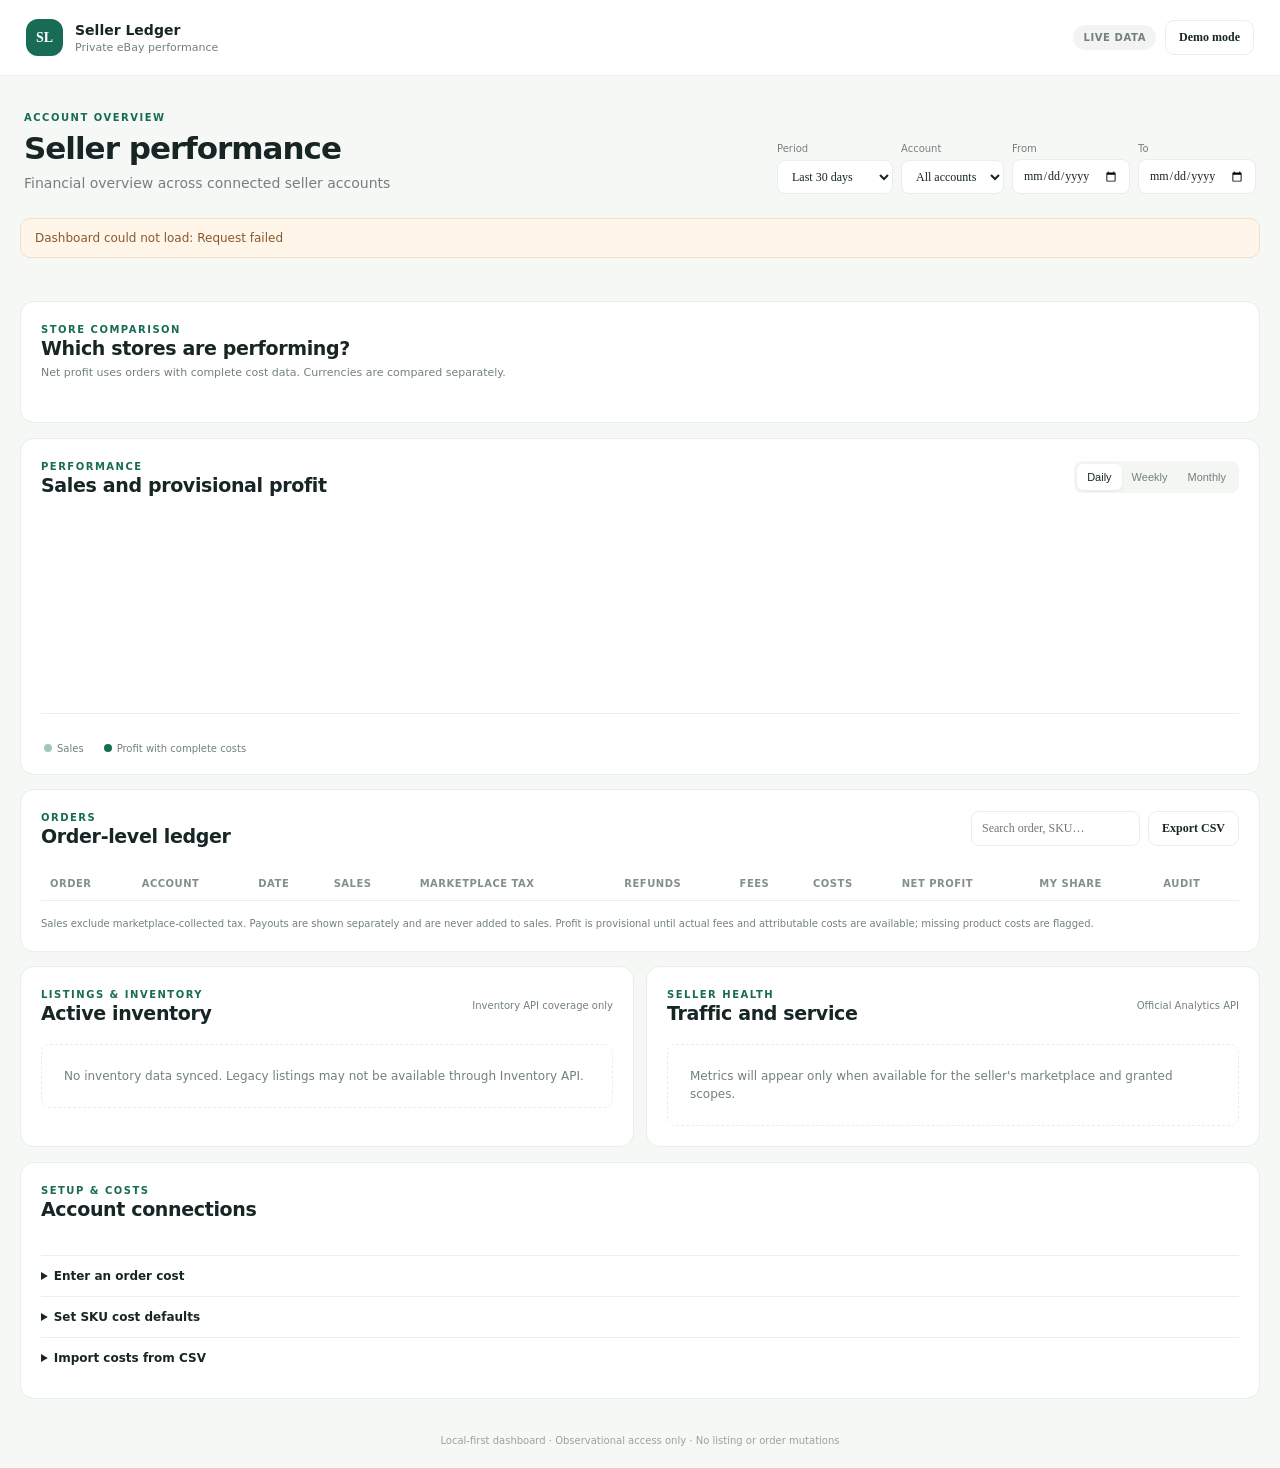
==== templates/index.html @ 6ecbacf0 "Add private eBay seller dashboard" ====
<!doctype html><html lang="en"><head><meta charset="utf-8"><meta name="viewport" content="width=device-width,initial-scale=1"><title>Seller Ledger</title><link rel="stylesheet" href="/static/app.css"></head><body>
<main id="app"><header><div class="brand"><div class="brand-mark">SL</div><div><b>Seller Ledger</b><span>Private eBay performance</span></div></div><div class="header-actions"><span id="mode" class="mode-pill">LIVE DATA</span><button id="demo-toggle" class="button">Demo mode</button></div></header>
<section class="welcome"><div><p class="eyebrow">ACCOUNT OVERVIEW</p><h1>Seller performance</h1><p id="range-caption">Financial overview across connected seller accounts</p></div><div class="filters"><label>Period<select id="period"><option value="30">Last 30 days</option><option value="90">Last 90 days</option><option value="365">Last 12 months</option><option value="all">All available</option></select></label><label>Account<select id="account-filter"><option value="all">All accounts</option></select></label><label>From<input id="from" type="date"></label><label>To<input id="to" type="date"></label></div></section>
<div id="notice" class="notice" hidden></div><div id="account-editor" class="modal-backdrop" hidden><form id="account-form" class="modal-card"><div class="panel-head"><div><p class="eyebrow">ACCOUNT SETTINGS</p><h2>Edit account</h2></div><button type="button" class="button" id="cancel-account-edit">Close</button></div><input type="hidden" name="id"><label>Store name<input name="name" maxlength="80" required></label><label>Profit share (%)<input name="share" type="number" min="0" max="100" step="0.01" required></label><label>Marketplace<select name="marketplace"><option>EBAY_GB</option><option>EBAY_US</option><option>EBAY_CA</option><option>EBAY_AU</option><option>EBAY_DE</option><option>EBAY_FR</option><option>EBAY_IT</option><option>EBAY_ES</option></select></label><label>Loss sharing<select name="loss_sharing"><option value="0">My share does not include losses</option><option value="1">My share includes losses</option></select></label><div class="modal-actions"><button type="button" class="button" id="cancel-account-edit-bottom">Cancel</button><button type="submit" class="primary">Save account</button></div></form></div><section id="account-cards" class="account-grid"></section>
<section class="stats-grid" id="stats"></section>
<section class="panel store-comparison"><div class="panel-head"><div><p class="eyebrow">STORE COMPARISON</p><h2>Which stores are performing?</h2><p class="comparison-note">Net profit uses orders with complete cost data. Currencies are compared separately.</p></div></div><div id="store-comparison-content"></div></section>
<section class="panel"><div class="panel-head"><div><p class="eyebrow">PERFORMANCE</p><h2>Sales and provisional profit</h2></div><div class="segmented"><button class="active" data-grain="day">Daily</button><button data-grain="week">Weekly</button><button data-grain="month">Monthly</button></div></div><div class="chart" id="chart"></div><div class="chart-legend"><span><i class="sales-dot"></i>Sales</span><span><i class="profit-dot"></i>Profit with complete costs</span></div></section>
<section class="panel"><div class="panel-head"><div><p class="eyebrow">ORDERS</p><h2>Order-level ledger</h2></div><div class="table-actions"><input id="search" placeholder="Search order, SKU…"><a class="button" href="/api/export/profit.csv">Export CSV</a></div></div><div class="table-wrap"><table><thead><tr><th>Order</th><th>Account</th><th>Date</th><th>Sales</th><th>Marketplace tax</th><th>Refunds</th><th>Fees</th><th>Costs</th><th>Net profit</th><th>My share</th><th>Audit</th></tr></thead><tbody id="orders"></tbody></table></div><p class="footnote">Sales exclude marketplace-collected tax. Payouts are shown separately and are never added to sales. Profit is provisional until actual fees and attributable costs are available; missing product costs are flagged.</p></section>
<section class="lower-grid"><div class="panel"><div class="panel-head"><div><p class="eyebrow">LISTINGS & INVENTORY</p><h2>Active inventory</h2></div><span class="muted">Inventory API coverage only</span></div><div id="listings" class="empty-state">No inventory data synced. Legacy listings may not be available through Inventory API.</div></div><div class="panel"><div class="panel-head"><div><p class="eyebrow">SELLER HEALTH</p><h2>Traffic and service</h2></div><span class="muted">Official Analytics API</span></div><div id="metrics" class="empty-state">Metrics will appear only when available for the seller's marketplace and granted scopes.</div></div></section>
<section class="panel"><div class="panel-head"><div><p class="eyebrow">SETUP & COSTS</p><h2>Account connections</h2></div></div><div id="connections" class="connection-list"></div><details><summary>Enter an order cost</summary><form id="cost-form" class="inline-form"><select name="account_id" required></select><input name="order_id" placeholder="Order ID (optional if SKU)"><input name="sku" placeholder="SKU (optional)"><select name="kind"><option value="product">Product cost</option><option value="fulfilment">Fulfilment / shipping</option><option value="other">Other attributable cost</option></select><input name="amount" type="number" min="0" step="0.01" placeholder="Amount" required><input name="currency" value="GBP" maxlength="3" required><input name="note" placeholder="Note / source"><button class="primary">Save cost</button></form></details><details><summary>Set SKU cost defaults</summary><form id="default-form" class="inline-form"><select name="account_id" required></select><input name="sku" placeholder="SKU" required><input name="product_cost" type="number" min="0" step="0.01" placeholder="Product cost / unit"><input name="fulfilment_cost" type="number" min="0" step="0.01" placeholder="Shipping / unit"><input name="currency" value="GBP" maxlength="3"><button class="primary">Save default</button></form></details><details><summary>Import costs from CSV</summary><p class="muted">Columns: account_id, order_id, sku, kind, amount, currency, note</p><form id="import-form"><input name="file" type="file" accept=".csv" required><button class="primary">Import CSV</button></form></details></section>
<footer>Local-first dashboard · Observational access only · No listing or order mutations</footer></main><script src="/static/app.js"></script></body></html>
---- static/app.css ----
:root{--ink:#172624;--muted:#73817e;--line:#e8eeeb;--green:#186b55;--mint:#e6f3ed;--bg:#f6f8f6;--orange:#bd6d36;--red:#b64e47;--white:#fff}*{box-sizing:border-box}body{margin:0;background:var(--bg);color:var(--ink);font:14px system-ui,-apple-system,BlinkMacSystemFont,'Segoe UI',sans-serif}h1,h2,b{font-family:system-ui,-apple-system,BlinkMacSystemFont,'Segoe UI',sans-serif}h1{font-size:31px;letter-spacing:-1px;margin:5px 0 7px}h2{font-size:19px;letter-spacing:-.35px;margin:0}p{color:var(--muted);line-height:1.5;margin:0}.eyebrow{font-size:10px;letter-spacing:1.5px;font-weight:700;color:var(--green)}header{height:76px;background:#fff;border-bottom:1px solid var(--line);display:flex;align-items:center;justify-content:space-between;padding:0 max(calc((100vw - 1240px)/2),26px)}.brand{display:flex;gap:12px;align-items:center}.brand>div:last-child{display:grid;gap:3px}.brand span{font-size:11px;color:var(--muted)}.brand-mark{width:37px;height:37px;border-radius:12px;background:var(--green);color:#fff;display:grid;place-items:center;font-family:Manrope;font-weight:800}.header-actions{display:flex;gap:9px;align-items:center}.mode-pill,.pill{font-size:10px;font-weight:700;letter-spacing:.6px;padding:7px 10px;border-radius:30px;background:#f2f3f2;color:#73817e}.mode-pill.demo{background:#fff0e3;color:#aa5725}.button,.primary{border:1px solid var(--line);border-radius:9px;background:white;color:var(--ink);padding:9px 13px;font:600 12px 'DM Sans';text-decoration:none;cursor:pointer}.primary{background:var(--green);color:#fff;border-color:var(--green)}.welcome{max-width:1240px;margin:34px auto 24px;display:flex;justify-content:space-between;align-items:end;padding:0 4px}.filters{display:flex;gap:8px;flex-wrap:wrap}.filters label{font-size:10px;color:var(--muted);display:grid;gap:5px}.filters select,.filters input{border:1px solid var(--line);background:white;border-radius:8px;padding:8px 10px;color:var(--ink);font:12px 'DM Sans'}.account-grid,.stats-grid,.lower-grid{max-width:1240px;margin:0 auto 15px;display:grid;gap:12px}.account-grid{grid-template-columns:repeat(4,1fr)}.account-card,.panel,.stat{background:#fff;border:1px solid var(--line);border-radius:14px}.account-card{padding:17px}.account-title{display:flex;justify-content:space-between;align-items:center}.account-title strong{font:700 13px system-ui}.account-card .amount{font:700 23px system-ui;margin:16px 0 3px}.account-card small{color:var(--muted)}.account-meta{border-top:1px solid var(--line);padding-top:11px;margin-top:13px;display:flex;justify-content:space-between;color:var(--muted);font-size:11px}.stats-grid{grid-template-columns:repeat(6,1fr);margin-top:13px}.stat{padding:15px}.stat-label{color:var(--muted);font-size:11px}.stat-value{font:700 19px system-ui;margin-top:10px}.stat-sub{font-size:10px;color:var(--muted);margin-top:4px}.panel{max-width:1240px;margin:14px auto;padding:20px}.panel-head{display:flex;align-items:center;justify-content:space-between;margin-bottom:20px}.segmented{background:#f3f6f3;padding:3px;border-radius:8px;display:flex}.segmented button{border:0;background:none;padding:7px 10px;border-radius:6px;color:var(--muted);font-size:11px;cursor:pointer}.segmented button.active{background:#fff;color:var(--ink);box-shadow:0 1px 3px #0001}.chart{height:198px;display:flex;gap:5px;align-items:end;border-bottom:1px solid var(--line);padding:16px 10px 0;overflow:hidden}.bar-group{flex:1;min-width:12px;height:100%;display:flex;align-items:end;justify-content:center;gap:3px;position:relative}.bar{width:min(40%,20px);min-width:5px;border-radius:4px 4px 0 0;background:#9dc9b5}.bar.profit{background:var(--green)}.bar-label{position:absolute;bottom:-19px;font-size:9px;color:var(--muted);white-space:nowrap}.chart-legend{display:flex;gap:20px;margin:29px 0 0 3px;color:var(--muted);font-size:10px}.chart-legend i{display:inline-block;width:8px;height:8px;background:#9dc9b5;border-radius:50%;margin-right:5px}.chart-legend .profit-dot{background:var(--green)}.table-actions{display:flex;gap:8px}.table-actions input,.inline-form input,.inline-form select,form input{border:1px solid var(--line);border-radius:8px;padding:9px 10px;font:12px 'DM Sans';min-width:0}.table-wrap{overflow:auto}table{border-collapse:collapse;width:100%;white-space:nowrap}th{text-align:left;color:#82908b;font-weight:600;font-size:10px;text-transform:uppercase;letter-spacing:.5px;padding:11px 9px;border-bottom:1px solid var(--line)}td{padding:12px 9px;border-bottom:1px solid #f0f3f1;font-size:11px}td strong{font-size:11px}.missing{color:var(--red);font-weight:700}.provisional{color:var(--orange);font-size:10px}.footnote,.muted{font-size:10px;color:var(--muted)}.footnote{margin:15px 0 0}.lower-grid{grid-template-columns:1fr 1fr}.lower-grid .panel{width:100%;margin:0}.empty-state{border:1px dashed var(--line);border-radius:9px;padding:22px;color:var(--muted);font-size:12px;line-height:1.5}.connection-list{display:grid;gap:9px;margin-bottom:15px}.connection{display:flex;align-items:center;justify-content:space-between;gap:12px;padding:12px;background:#fafcfb;border:1px solid var(--line);border-radius:9px}.connection-name{font-weight:700}.connection-state{font-size:10px;color:var(--muted);margin-top:4px}.connection-actions{display:flex;gap:6px;align-items:center}.connection-actions .button,.connection-actions .primary{padding:7px 9px;font-size:10px}.error{color:var(--red);font-size:11px;margin-top:8px}.ok{color:var(--green)}details{border-top:1px solid var(--line);padding:13px 0}summary{cursor:pointer;font-weight:600;font-size:12px}.inline-form{display:flex;flex-wrap:wrap;gap:8px;margin-top:12px}.inline-form input,.inline-form select{flex:1;min-width:120px}.notice{max-width:1240px;margin:0 auto 13px;padding:12px 14px;background:#fff5e9;color:#87582e;border:1px solid #f1dfc6;border-radius:10px;font-size:12px}.notice[hidden]{display:none}footer{text-align:center;padding:22px;color:#98a39f;font-size:10px}.login-wrap{min-height:100vh;display:grid;place-items:center;background:radial-gradient(ellipse at 50% 15%,#e4f2eb 0,transparent 46%),var(--bg)}.login{width:min(390px,calc(100% - 32px));padding:32px;background:#fff;border:1px solid var(--line);border-radius:18px;box-shadow:0 15px 45px #122b2110;display:grid;gap:13px}.login h1{margin:0}.login label{display:grid;gap:7px;font-size:11px;font-weight:600}.login input{width:100%}.text-button{border:0;background:none;color:var(--green);font-weight:600;cursor:pointer}.login .brand-mark{margin-bottom:2px}
@media(max-width:900px){.welcome{display:block;padding:0 18px}.filters{margin-top:18px}.account-grid,.stats-grid,.lower-grid{margin-left:14px;margin-right:14px}.account-grid{grid-template-columns:repeat(2,1fr)}.stats-grid{grid-template-columns:repeat(3,1fr)}.panel{margin:12px 14px}.welcome{margin-top:25px}}@media(max-width:560px){header{padding:0 14px;height:66px}.brand span,.header-actions #demo-toggle{display:inline-flex}.header-actions{gap:6px}.mode-pill{font-size:8px}.welcome{margin-top:22px}.welcome h1{font-size:26px}.filters{display:grid;grid-template-columns:repeat(2,1fr)}.filters label select,.filters label input{width:100%}.account-grid{gap:8px}.account-card{padding:13px}.account-card .amount{font-size:18px}.stats-grid{grid-template-columns:repeat(2,1fr);gap:8px}.stat{padding:13px}.stat-value{font-size:17px}.panel{padding:15px}.panel-head{align-items:flex-start;gap:12px;flex-wrap:wrap}.lower-grid{grid-template-columns:1fr}.table-actions{width:100%}.table-actions input{flex:1}.chart{height:160px}.connection{align-items:flex-start}.connection-actions{flex-wrap:wrap;justify-content:end}.inline-form input,.inline-form select{min-width:calc(50% - 8px)}}
.modal-backdrop{position:fixed;inset:0;z-index:20;background:#10251f77;display:grid;place-items:center;padding:18px}.modal-backdrop[hidden]{display:none}.modal-card{width:min(460px,100%);padding:22px;background:#fff;border:1px solid var(--line);border-radius:16px;box-shadow:0 20px 70px #10251f33;display:grid;gap:13px}.modal-card label{display:grid;gap:6px;color:var(--muted);font-size:11px;font-weight:600}.modal-card input,.modal-card select{width:100%;border:1px solid var(--line);border-radius:8px;padding:10px;font:13px system-ui,-apple-system,BlinkMacSystemFont,'Segoe UI',sans-serif;color:var(--ink);background:#fff}.modal-actions{display:flex;justify-content:flex-end;gap:8px;margin-top:4px}
.stock-intro{font-size:11px;color:var(--muted);margin-bottom:12px}.inventory-row{display:flex;justify-content:space-between;align-items:center;gap:12px;border:1px solid var(--line);border-radius:10px;padding:12px;margin-top:8px}.inventory-info{display:grid;gap:5px;min-width:0}.inventory-info b{font-size:12px;overflow-wrap:anywhere}.inventory-info span{font-size:10px;color:var(--muted)}.stock-low{display:inline-block;margin-left:8px;padding:4px 7px;border-radius:20px;background:#fff0e9;color:var(--red);font-style:normal;font-weight:800;font-size:9px;letter-spacing:.4px}.stock-rule-form{display:flex;align-items:end;gap:7px;flex-shrink:0}.stock-rule-form label{display:grid;gap:4px;font-size:9px;color:var(--muted)}.stock-rule-form input{width:75px;padding:7px;border:1px solid var(--line);border-radius:7px;font:12px system-ui}.stock-rule-form button{padding:7px 9px;font-size:10px}@media(max-width:560px){.inventory-row{align-items:flex-start;flex-direction:column}.stock-rule-form{width:100%;justify-content:flex-end}}
.store-comparison{max-width:1240px;margin:0 auto 15px}.comparison-note{font-size:11px;margin-top:6px}.currency-comparison{margin-top:18px}.comparison-currency{font-size:12px;font-weight:800;color:var(--green);margin-bottom:8px}.comparison-currency small{font-weight:500;color:var(--muted)}.comparison-table{overflow-x:auto}.comparison-head,.comparison-row{display:grid;grid-template-columns:minmax(130px,1.3fr) minmax(180px,2fr) minmax(70px,.65fr) minmax(100px,1fr) minmax(105px,.9fr);gap:12px;align-items:center;min-width:650px}.comparison-head{padding:8px 10px;color:var(--muted);font-size:9px;font-weight:700;text-transform:uppercase;letter-spacing:.6px}.comparison-row{padding:10px;border-top:1px solid var(--line);font-size:11px}.comparison-store{display:grid;gap:5px}.comparison-store b{font-size:12px}.performance-state{width:max-content;border-radius:20px;padding:3px 7px;font-size:9px;font-weight:700}.performance-state.good{background:#e6f3ed;color:#186b55}.performance-state.bad{background:#fff0e9;color:#b64e47}.performance-state.partial{background:#fff4dc;color:#92651d}.performance-state.unknown{background:#f2f3f2;color:#73817e}.comparison-profit{display:grid;grid-template-columns:minmax(55px,1fr) auto;gap:9px;align-items:center}.profit-track{height:8px;background:#f1f4f2;border-radius:10px;overflow:hidden}.profit-track i{display:block;height:100%;background:#26866a;border-radius:10px}.profit-track i.negative{background:#c85d55}.comparison-row>span{font-variant-numeric:tabular-nums}.comparison-row>span small{color:var(--orange);font-size:9px}@media(max-width:560px){.store-comparison{margin:0 12px 14px}.comparison-note{max-width:280px}}
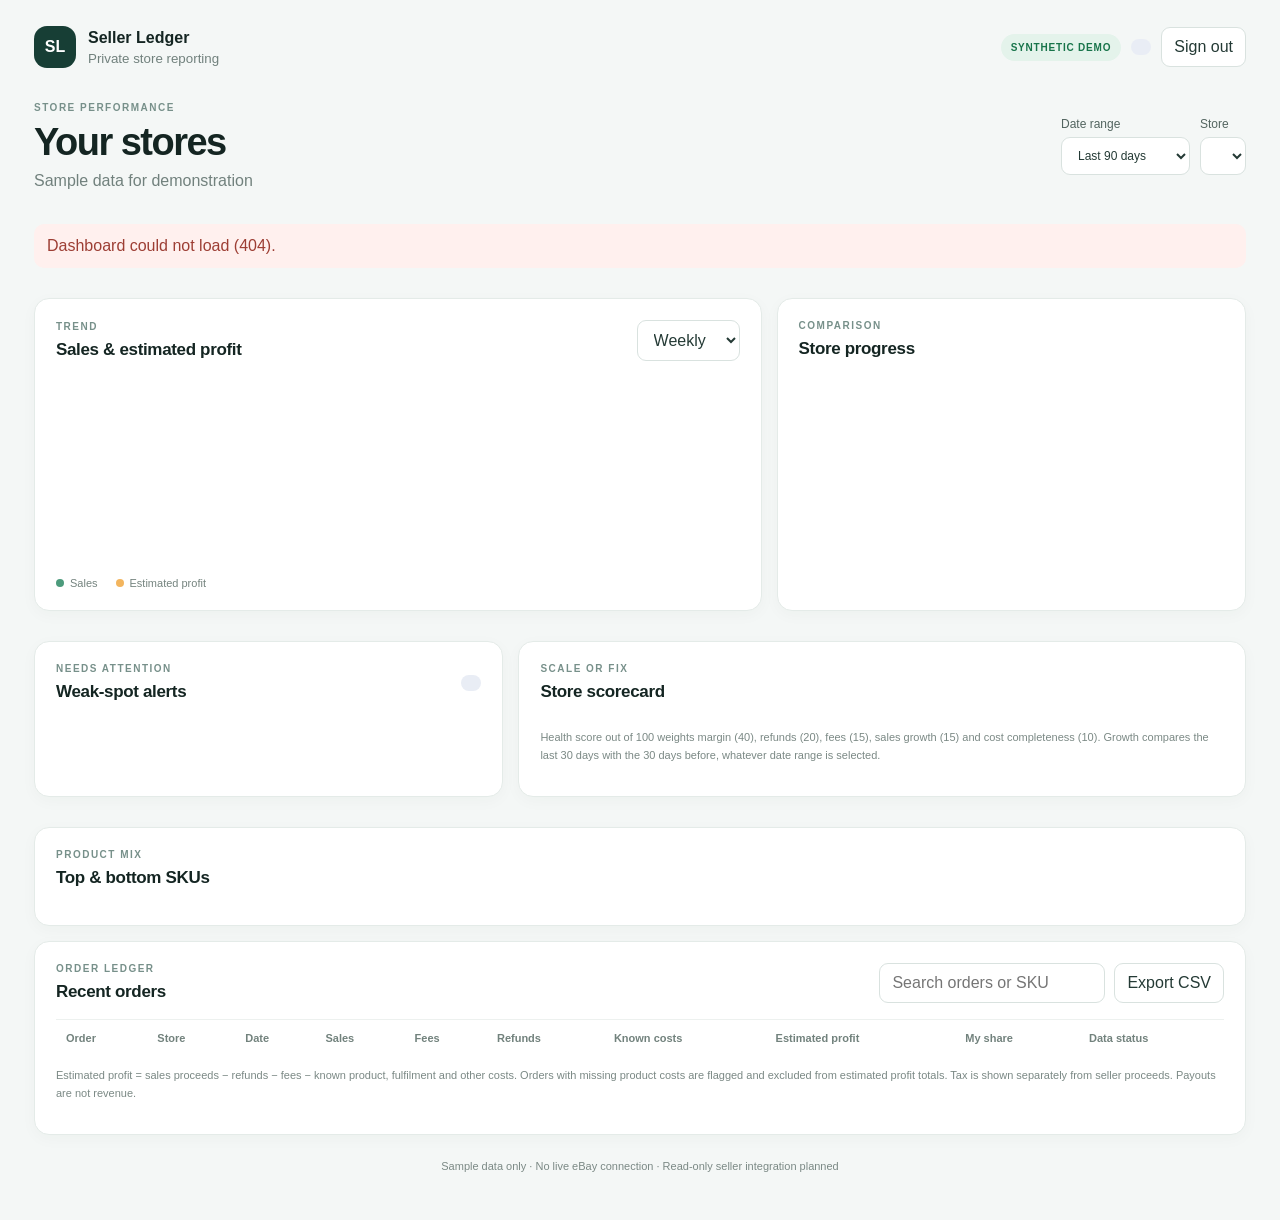
==== commit db48d1a6: "Add demo roles, login, and store health insights - Manager/client demo login with per-store access, " ====
--- a/templates/index.html
+++ b/templates/index.html
@@ -1,11 +1 @@
-<!doctype html><html lang="en"><head><meta charset="utf-8"><meta name="viewport" content="width=device-width,initial-scale=1"><title>Seller Ledger</title><link rel="stylesheet" href="/static/app.css"></head><body>
-<main id="app"><header><div class="brand"><div class="brand-mark">SL</div><div><b>Seller Ledger</b><span>Private eBay performance</span></div></div><div class="header-actions"><span id="mode" class="mode-pill">LIVE DATA</span><button id="demo-toggle" class="button">Demo mode</button></div></header>
-<section class="welcome"><div><p class="eyebrow">ACCOUNT OVERVIEW</p><h1>Seller performance</h1><p id="range-caption">Financial overview across connected seller accounts</p></div><div class="filters"><label>Period<select id="period"><option value="30">Last 30 days</option><option value="90">Last 90 days</option><option value="365">Last 12 months</option><option value="all">All available</option></select></label><label>Account<select id="account-filter"><option value="all">All accounts</option></select></label><label>From<input id="from" type="date"></label><label>To<input id="to" type="date"></label></div></section>
-<div id="notice" class="notice" hidden></div><div id="account-editor" class="modal-backdrop" hidden><form id="account-form" class="modal-card"><div class="panel-head"><div><p class="eyebrow">ACCOUNT SETTINGS</p><h2>Edit account</h2></div><button type="button" class="button" id="cancel-account-edit">Close</button></div><input type="hidden" name="id"><label>Store name<input name="name" maxlength="80" required></label><label>Profit share (%)<input name="share" type="number" min="0" max="100" step="0.01" required></label><label>Marketplace<select name="marketplace"><option>EBAY_GB</option><option>EBAY_US</option><option>EBAY_CA</option><option>EBAY_AU</option><option>EBAY_DE</option><option>EBAY_FR</option><option>EBAY_IT</option><option>EBAY_ES</option></select></label><label>Loss sharing<select name="loss_sharing"><option value="0">My share does not include losses</option><option value="1">My share includes losses</option></select></label><div class="modal-actions"><button type="button" class="button" id="cancel-account-edit-bottom">Cancel</button><button type="submit" class="primary">Save account</button></div></form></div><section id="account-cards" class="account-grid"></section>
-<section class="stats-grid" id="stats"></section>
-<section class="panel store-comparison"><div class="panel-head"><div><p class="eyebrow">STORE COMPARISON</p><h2>Which stores are performing?</h2><p class="comparison-note">Net profit uses orders with complete cost data. Currencies are compared separately.</p></div></div><div id="store-comparison-content"></div></section>
-<section class="panel"><div class="panel-head"><div><p class="eyebrow">PERFORMANCE</p><h2>Sales and provisional profit</h2></div><div class="segmented"><button class="active" data-grain="day">Daily</button><button data-grain="week">Weekly</button><button data-grain="month">Monthly</button></div></div><div class="chart" id="chart"></div><div class="chart-legend"><span><i class="sales-dot"></i>Sales</span><span><i class="profit-dot"></i>Profit with complete costs</span></div></section>
-<section class="panel"><div class="panel-head"><div><p class="eyebrow">ORDERS</p><h2>Order-level ledger</h2></div><div class="table-actions"><input id="search" placeholder="Search order, SKU…"><a class="button" href="/api/export/profit.csv">Export CSV</a></div></div><div class="table-wrap"><table><thead><tr><th>Order</th><th>Account</th><th>Date</th><th>Sales</th><th>Marketplace tax</th><th>Refunds</th><th>Fees</th><th>Costs</th><th>Net profit</th><th>My share</th><th>Audit</th></tr></thead><tbody id="orders"></tbody></table></div><p class="footnote">Sales exclude marketplace-collected tax. Payouts are shown separately and are never added to sales. Profit is provisional until actual fees and attributable costs are available; missing product costs are flagged.</p></section>
-<section class="lower-grid"><div class="panel"><div class="panel-head"><div><p class="eyebrow">LISTINGS & INVENTORY</p><h2>Active inventory</h2></div><span class="muted">Inventory API coverage only</span></div><div id="listings" class="empty-state">No inventory data synced. Legacy listings may not be available through Inventory API.</div></div><div class="panel"><div class="panel-head"><div><p class="eyebrow">SELLER HEALTH</p><h2>Traffic and service</h2></div><span class="muted">Official Analytics API</span></div><div id="metrics" class="empty-state">Metrics will appear only when available for the seller's marketplace and granted scopes.</div></div></section>
-<section class="panel"><div class="panel-head"><div><p class="eyebrow">SETUP & COSTS</p><h2>Account connections</h2></div></div><div id="connections" class="connection-list"></div><details><summary>Enter an order cost</summary><form id="cost-form" class="inline-form"><select name="account_id" required></select><input name="order_id" placeholder="Order ID (optional if SKU)"><input name="sku" placeholder="SKU (optional)"><select name="kind"><option value="product">Product cost</option><option value="fulfilment">Fulfilment / shipping</option><option value="other">Other attributable cost</option></select><input name="amount" type="number" min="0" step="0.01" placeholder="Amount" required><input name="currency" value="GBP" maxlength="3" required><input name="note" placeholder="Note / source"><button class="primary">Save cost</button></form></details><details><summary>Set SKU cost defaults</summary><form id="default-form" class="inline-form"><select name="account_id" required></select><input name="sku" placeholder="SKU" required><input name="product_cost" type="number" min="0" step="0.01" placeholder="Product cost / unit"><input name="fulfilment_cost" type="number" min="0" step="0.01" placeholder="Shipping / unit"><input name="currency" value="GBP" maxlength="3"><button class="primary">Save default</button></form></details><details><summary>Import costs from CSV</summary><p class="muted">Columns: account_id, order_id, sku, kind, amount, currency, note</p><form id="import-form"><input name="file" type="file" accept=".csv" required><button class="primary">Import CSV</button></form></details></section>
-<footer>Local-first dashboard · Observational access only · No listing or order mutations</footer></main><script src="/static/app.js"></script></body></html>
+<!doctype html><html lang="en"><head><meta charset="utf-8"><meta name="viewport" content="width=device-width,initial-scale=1"><title>Seller Ledger</title><link rel="stylesheet" href="/static/demo.css"></head><body><main class="shell"><header class="topbar"><a class="brand" href="/"><span class="brand-mark">SL</span><span><b>Seller Ledger</b><small id="user-line">Private store reporting</small></span></a><div class="top-actions"><span class="demo-badge">SYNTHETIC DEMO</span><span id="role-badge" class="role-badge"></span><form method="post" action="/logout"><input type="hidden" id="logout-csrf" name="csrf_token"><button class="button">Sign out</button></form></div></header><section class="intro"><div><p class="eyebrow">STORE PERFORMANCE</p><h1 id="page-title">Your stores</h1><p id="page-subtitle">Sample data for demonstration</p></div><div class="filters"><label>Date range<select id="range"><option value="30">Last 30 days</option><option value="90" selected>Last 90 days</option><option value="all">All sample data</option></select></label><label id="store-filter-wrap">Store<select id="store-filter"></select></label></div></section><div id="error" class="alert" hidden></div><section class="stat-grid" id="stats"></section><section class="grid-main"><article class="panel"><div class="panel-title"><div><p class="eyebrow">TREND</p><h2>Sales & estimated profit</h2></div><select id="grain"><option value="day">Daily</option><option value="week" selected>Weekly</option><option value="month">Monthly</option></select></div><div id="chart" class="chart"></div><div class="legend"><span><i class="sales-key"></i>Sales</span><span><i class="profit-key"></i>Estimated profit</span></div></article><article class="panel"><div class="panel-title"><div><p class="eyebrow">COMPARISON</p><h2>Store progress</h2></div></div><div id="comparison" class="comparison"></div></article></section><section class="grid-main ins-grid"><article class="panel"><div class="panel-title"><div><p class="eyebrow">NEEDS ATTENTION</p><h2>Weak-spot alerts</h2></div><span id="alert-count" class="role-badge"></span></div><div id="alerts" class="ins-alerts"></div></article><article class="panel"><div class="panel-title"><div><p class="eyebrow">SCALE OR FIX</p><h2>Store scorecard</h2></div></div><div id="scorecard" class="table-wrap"></div><p class="footnote">Health score out of 100 weights margin (40), refunds (20), fees (15), sales growth (15) and cost completeness (10). Growth compares the last 30 days with the 30 days before, whatever date range is selected.</p></article></section><section class="panel"><div class="panel-title"><div><p class="eyebrow">PRODUCT MIX</p><h2>Top &amp; bottom SKUs</h2></div></div><div id="skus"></div></section><section class="panel"><div class="panel-title table-title"><div><p class="eyebrow">ORDER LEDGER</p><h2>Recent orders</h2></div><div class="table-tools"><input id="search" type="search" placeholder="Search orders or SKU"><a id="export" class="button" href="/api/export/profit.csv">Export CSV</a></div></div><div class="table-wrap"><table><thead><tr><th>Order</th><th>Store</th><th>Date</th><th>Sales</th><th>Fees</th><th>Refunds</th><th>Known costs</th><th>Estimated profit</th><th>My share</th><th>Data status</th></tr></thead><tbody id="orders"></tbody></table></div><p class="footnote">Estimated profit = sales proceeds − refunds − fees − known product, fulfilment and other costs. Orders with missing product costs are flagged and excluded from estimated profit totals. Tax is shown separately from seller proceeds. Payouts are not revenue.</p></section><section id="manager-tools" class="panel" hidden><div class="panel-title"><div><p class="eyebrow">MANAGER TOOLS</p><h2>Store settings & costs</h2><p class="muted">Set dropshipping or low-stock inventory per store. Live stock counts are not connected in this demo.</p></div></div><form id="rename-form" class="inline-form"><label>Store<select name="store_id" required></select></label><label>Display name<input name="name" maxlength="80" required></label><label>Profit share (%)<input name="share" type="number" min="0" max="100" step="0.01" required></label><label>Share effective from<input name="effective_date" type="date" required></label><label>Loss sharing<select name="loss_sharing"><option value="0">Do not share losses</option><option value="1">Share losses at this percentage</option></select></label><label>Stock model<select name="fulfilment_mode"><option value="dropshipping">Dropshipping</option><option value="low_stock">Low-stock inventory</option></select></label><label>Low-stock alert threshold<input name="low_stock_threshold" type="number" min="0" step="1" value="3" required></label><button class="primary">Save store settings</button></form><details><summary>Add an order or fulfilment cost</summary><form id="cost-form" class="inline-form"><label>Store<select name="store_id" required></select></label><label>Order ID<input name="order_id" placeholder="e.g. DEMO-01-1001"></label><label>SKU<input name="sku" placeholder="SKU-1"></label><label>Cost type<select name="kind"><option value="product">Product cost</option><option value="fulfilment">Fulfilment / shipping</option><option value="other">Other attributable cost</option></select></label><label>Amount<input name="amount" type="number" min="0" step="0.01" required></label><label>Currency<input name="currency" value="GBP" maxlength="3" required></label><button class="primary">Add cost</button></form></details></section><footer>Sample data only · No live eBay connection · Read-only seller integration planned</footer></main><script src="/static/insights.js"></script><script src="/static/demo.js"></script></body></html>
--- a/static/demo.css
+++ b/static/demo.css
@@ -0,0 +1,2 @@
+:root{font-family:Inter,-apple-system,BlinkMacSystemFont,"Segoe UI",sans-serif;color:#142522;background:#f4f7f6;font-synthesis:none}*{box-sizing:border-box}body{margin:0}.shell{max-width:1440px;margin:auto;padding:26px 34px 36px}.topbar,.brand,.top-actions,.intro,.filters,.panel-title,.table-tools{display:flex;align-items:center}.topbar,.intro,.panel-title{justify-content:space-between}.brand{gap:12px;color:inherit;text-decoration:none}.brand-mark{width:42px;height:42px;border-radius:13px;background:#173e35;color:#fff;display:grid;place-items:center;font-weight:800}.brand small,.compare-row small{display:block;color:#71817d;margin-top:4px}.top-actions{gap:10px}.demo-badge,.role-badge{font-size:10px;font-weight:800;letter-spacing:.08em;border-radius:99px;padding:8px 10px;background:#e4f3eb;color:#18744a}.role-badge{background:#e9edf5;color:#445b8a}.button,.primary,select,input{font:inherit;border:1px solid #d9e2df;background:white;border-radius:9px;padding:10px 12px;color:#243a35}.button{display:inline-flex;text-decoration:none;align-items:center;cursor:pointer}.primary{background:#174a3e;color:#fff;border-color:#174a3e;cursor:pointer}.intro{padding:34px 0 20px;gap:20px}.eyebrow{font-size:10px;letter-spacing:.15em;font-weight:800;color:#77908a;margin:0 0 8px}.intro h1,.login-card h1{font-size:clamp(27px,4vw,38px);margin:0;letter-spacing:-.04em}.intro p:not(.eyebrow){color:#71817d;margin:8px 0 0}.filters{gap:10px}.filters label,.inline-form label,.login-form label{display:grid;gap:6px;font-size:12px;color:#52645f}.stat-grid{display:grid;grid-template-columns:repeat(5,minmax(0,1fr));gap:12px;margin:8px 0 16px}.stat,.panel{background:#fff;border:1px solid #e4ebe8;border-radius:15px;box-shadow:0 4px 16px #19342c08}.stat{padding:18px}.stat span,.stat small{display:block;color:#73837e;font-size:12px}.stat strong{display:block;margin:12px 0 7px;font-size:24px;letter-spacing:-.04em}.stat small{font-size:11px;line-height:1.4}.grid-main{display:grid;grid-template-columns:minmax(0,1.55fr) minmax(300px,1fr);gap:15px;margin-bottom:15px}.panel{padding:21px;margin-bottom:15px}.panel-title{gap:18px;margin-bottom:16px}.panel h2{font-size:17px;margin:0;letter-spacing:-.02em}.chart{height:200px;display:flex;align-items:stretch;gap:9px;padding-top:15px;overflow:auto}.chart-col{min-width:35px;flex:1;display:flex;flex-direction:column;justify-content:flex-end;align-items:center;gap:8px}.chart-col small{font-size:9px;color:#80918b;white-space:nowrap}.bars{height:160px;width:100%;display:flex;align-items:flex-end;justify-content:center;gap:3px;border-bottom:1px solid #e5ebe8}.bar{display:block;width:9px;min-height:2px;border-radius:4px 4px 0 0}.sales-bar{background:#4c9b7c}.profit-bar{background:#f3b55e}.legend{display:flex;gap:18px;font-size:11px;color:#74837e}.legend i{display:inline-block;width:8px;height:8px;border-radius:50%;margin-right:6px}.sales-key{background:#4c9b7c}.profit-key{background:#f3b55e}.compare-row{display:grid;grid-template-columns:1fr auto auto;gap:18px;align-items:center;border-top:1px solid #eef2f0;padding:14px 0;font-size:12px}.compare-row:first-child{border-top:0}.compare-values{text-align:right}.compare-values small{font-size:10px}.table-title{align-items:flex-start}.table-tools{gap:9px}.table-tools input{min-width:180px}.table-wrap{overflow:auto}table{border-collapse:collapse;width:100%;font-size:11px;white-space:nowrap}th,td{text-align:left;padding:12px 10px;border-top:1px solid #edf1ef}th{color:#72827d;font-weight:600}.missing{color:#a76413;background:#fff4dd;padding:5px 7px;border-radius:99px}.complete{color:#18744a;background:#e4f3eb;padding:5px 7px;border-radius:99px}.footnote,footer,.muted{color:#7b8985;font-size:11px;line-height:1.6}.inline-form{display:flex;gap:10px;align-items:end;flex-wrap:wrap;padding:16px 0}.inline-form label{min-width:145px}details{border-top:1px solid #edf1ef;padding:14px 0}summary{cursor:pointer;font-weight:650;font-size:13px}footer{text-align:center;padding:8px}.alert{background:#fff0ee;color:#9d3e34;border-radius:10px;padding:13px;margin:14px 0}.login-body{min-height:100vh;display:grid;place-items:center;padding:20px}.login-card{background:#fff;padding:36px;border:1px solid #e4ebe8;border-radius:18px;max-width:430px;width:100%;box-shadow:0 16px 55px #19342c10}.login-card .brand-mark{margin-bottom:24px}.login-card h1{font-size:28px}.login-card .muted{margin:10px 0 20px}.login-form{display:grid;gap:14px;margin-top:20px}.login-foot{text-align:center;color:#81908b;font-size:11px;margin:20px 0 0}button:disabled{opacity:.5}@media(max-width:850px){.shell{padding:18px}.stat-grid{grid-template-columns:repeat(2,1fr)}.stat:last-child{grid-column:span 2}.grid-main{grid-template-columns:1fr}.intro{align-items:flex-start;flex-direction:column}.filters{flex-wrap:wrap}.panel{padding:16px}}@media(max-width:560px){.shell{padding:12px}.topbar{align-items:flex-start}.top-actions{flex-wrap:wrap;justify-content:flex-end}.demo-badge{display:none}.intro{padding-top:25px}.filters{width:100%}.filters label{flex:1;min-width:135px}.stat{padding:14px}.stat strong{font-size:20px}.panel-title{align-items:flex-start;flex-direction:column}.table-tools{width:100%}.table-tools input{min-width:0;width:100%}.compare-row{grid-template-columns:1fr auto;gap:10px}.compare-values:last-child{grid-column:2}}
+.ins-grid{grid-template-columns:minmax(300px,1fr) minmax(0,1.55fr)}.ins-alerts{display:grid;gap:9px;max-height:420px;overflow:auto}.ins-alert{border:1px solid #eef2f0;border-left:4px solid #f3b55e;border-radius:10px;padding:11px 13px;font-size:12px}.ins-alert-bad{border-left-color:#c8553d}.ins-alert p{margin:6px 0 4px;color:#3d4f4a}.ins-alert small{color:#71817d}.ins-badge{font-size:9px;font-weight:800;letter-spacing:.06em;text-transform:uppercase;border-radius:99px;padding:3px 7px}.ins-bad{background:#fdeae6;color:#a33a26}.ins-warn{background:#fff4dd;color:#a76413}.ins-ok{background:#e4f3eb;color:#18744a}.ins-cell-bad{color:#a33a26;font-weight:700}.ins-cell-warn{color:#a76413;font-weight:650}.ins-score{width:70px;height:6px;background:#eef2f0;border-radius:99px;overflow:hidden;display:inline-block;vertical-align:middle;margin-right:6px}.ins-score i{display:block;height:100%}.ins-score-ok{background:#4c9b7c}.ins-score-warn{background:#f3b55e}.ins-score-bad{background:#c8553d}.ins-sku-grid{display:grid;grid-template-columns:1fr 1fr;gap:18px}.ins-sub{font-size:13px;margin:0 0 8px}.ins-title{display:block;color:#80918b;font-size:10px}@media(max-width:850px){.ins-grid,.ins-sku-grid{grid-template-columns:1fr}}
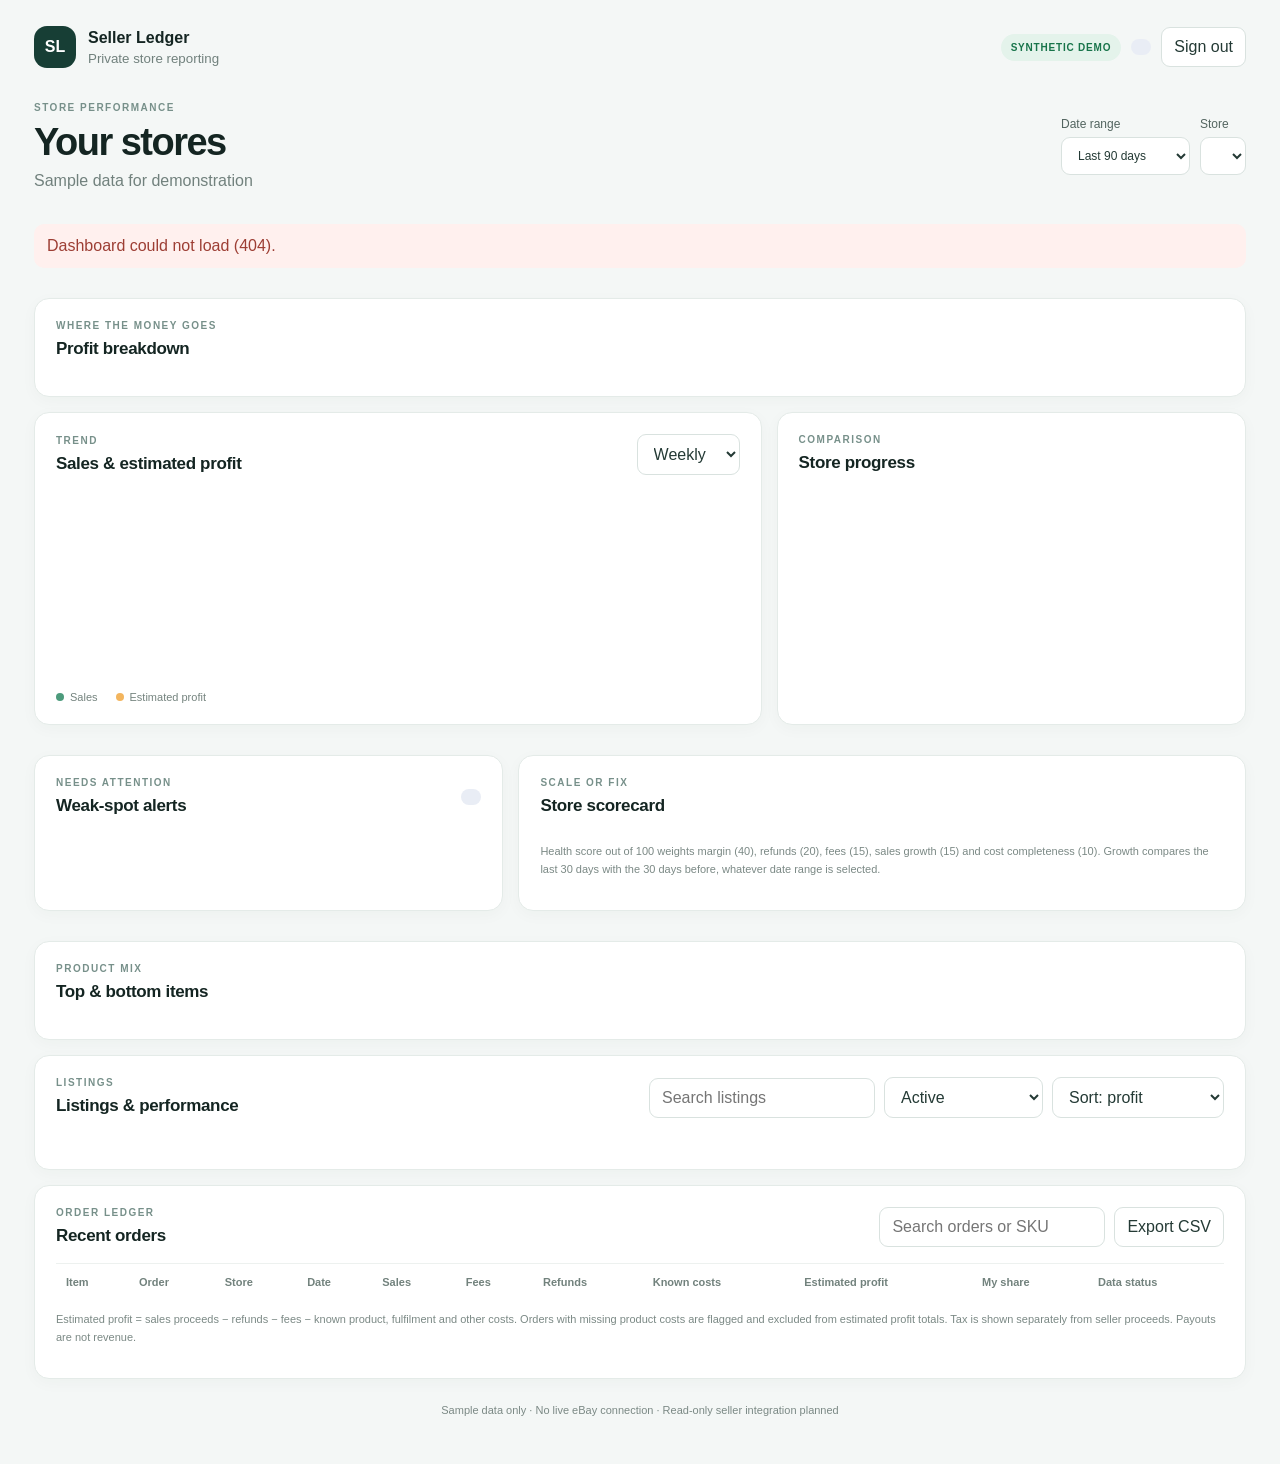
==== commit 4763732e: "updated code" ====
--- a/templates/index.html
+++ b/templates/index.html
@@ -1 +1 @@
-<!doctype html><html lang="en"><head><meta charset="utf-8"><meta name="viewport" content="width=device-width,initial-scale=1"><title>Seller Ledger</title><link rel="stylesheet" href="/static/demo.css"></head><body><main class="shell"><header class="topbar"><a class="brand" href="/"><span class="brand-mark">SL</span><span><b>Seller Ledger</b><small id="user-line">Private store reporting</small></span></a><div class="top-actions"><span class="demo-badge">SYNTHETIC DEMO</span><span id="role-badge" class="role-badge"></span><form method="post" action="/logout"><input type="hidden" id="logout-csrf" name="csrf_token"><button class="button">Sign out</button></form></div></header><section class="intro"><div><p class="eyebrow">STORE PERFORMANCE</p><h1 id="page-title">Your stores</h1><p id="page-subtitle">Sample data for demonstration</p></div><div class="filters"><label>Date range<select id="range"><option value="30">Last 30 days</option><option value="90" selected>Last 90 days</option><option value="all">All sample data</option></select></label><label id="store-filter-wrap">Store<select id="store-filter"></select></label></div></section><div id="error" class="alert" hidden></div><section class="stat-grid" id="stats"></section><section class="grid-main"><article class="panel"><div class="panel-title"><div><p class="eyebrow">TREND</p><h2>Sales & estimated profit</h2></div><select id="grain"><option value="day">Daily</option><option value="week" selected>Weekly</option><option value="month">Monthly</option></select></div><div id="chart" class="chart"></div><div class="legend"><span><i class="sales-key"></i>Sales</span><span><i class="profit-key"></i>Estimated profit</span></div></article><article class="panel"><div class="panel-title"><div><p class="eyebrow">COMPARISON</p><h2>Store progress</h2></div></div><div id="comparison" class="comparison"></div></article></section><section class="grid-main ins-grid"><article class="panel"><div class="panel-title"><div><p class="eyebrow">NEEDS ATTENTION</p><h2>Weak-spot alerts</h2></div><span id="alert-count" class="role-badge"></span></div><div id="alerts" class="ins-alerts"></div></article><article class="panel"><div class="panel-title"><div><p class="eyebrow">SCALE OR FIX</p><h2>Store scorecard</h2></div></div><div id="scorecard" class="table-wrap"></div><p class="footnote">Health score out of 100 weights margin (40), refunds (20), fees (15), sales growth (15) and cost completeness (10). Growth compares the last 30 days with the 30 days before, whatever date range is selected.</p></article></section><section class="panel"><div class="panel-title"><div><p class="eyebrow">PRODUCT MIX</p><h2>Top &amp; bottom SKUs</h2></div></div><div id="skus"></div></section><section class="panel"><div class="panel-title table-title"><div><p class="eyebrow">ORDER LEDGER</p><h2>Recent orders</h2></div><div class="table-tools"><input id="search" type="search" placeholder="Search orders or SKU"><a id="export" class="button" href="/api/export/profit.csv">Export CSV</a></div></div><div class="table-wrap"><table><thead><tr><th>Order</th><th>Store</th><th>Date</th><th>Sales</th><th>Fees</th><th>Refunds</th><th>Known costs</th><th>Estimated profit</th><th>My share</th><th>Data status</th></tr></thead><tbody id="orders"></tbody></table></div><p class="footnote">Estimated profit = sales proceeds − refunds − fees − known product, fulfilment and other costs. Orders with missing product costs are flagged and excluded from estimated profit totals. Tax is shown separately from seller proceeds. Payouts are not revenue.</p></section><section id="manager-tools" class="panel" hidden><div class="panel-title"><div><p class="eyebrow">MANAGER TOOLS</p><h2>Store settings & costs</h2><p class="muted">Set dropshipping or low-stock inventory per store. Live stock counts are not connected in this demo.</p></div></div><form id="rename-form" class="inline-form"><label>Store<select name="store_id" required></select></label><label>Display name<input name="name" maxlength="80" required></label><label>Profit share (%)<input name="share" type="number" min="0" max="100" step="0.01" required></label><label>Share effective from<input name="effective_date" type="date" required></label><label>Loss sharing<select name="loss_sharing"><option value="0">Do not share losses</option><option value="1">Share losses at this percentage</option></select></label><label>Stock model<select name="fulfilment_mode"><option value="dropshipping">Dropshipping</option><option value="low_stock">Low-stock inventory</option></select></label><label>Low-stock alert threshold<input name="low_stock_threshold" type="number" min="0" step="1" value="3" required></label><button class="primary">Save store settings</button></form><details><summary>Add an order or fulfilment cost</summary><form id="cost-form" class="inline-form"><label>Store<select name="store_id" required></select></label><label>Order ID<input name="order_id" placeholder="e.g. DEMO-01-1001"></label><label>SKU<input name="sku" placeholder="SKU-1"></label><label>Cost type<select name="kind"><option value="product">Product cost</option><option value="fulfilment">Fulfilment / shipping</option><option value="other">Other attributable cost</option></select></label><label>Amount<input name="amount" type="number" min="0" step="0.01" required></label><label>Currency<input name="currency" value="GBP" maxlength="3" required></label><button class="primary">Add cost</button></form></details></section><footer>Sample data only · No live eBay connection · Read-only seller integration planned</footer></main><script src="/static/insights.js"></script><script src="/static/demo.js"></script></body></html>
+<!doctype html><html lang="en"><head><meta charset="utf-8"><meta name="viewport" content="width=device-width,initial-scale=1"><title>Seller Ledger</title><link rel="stylesheet" href="/static/demo.css"></head><body><main class="shell"><header class="topbar"><a class="brand" href="/"><span class="brand-mark">SL</span><span><b>Seller Ledger</b><small id="user-line">Private store reporting</small></span></a><div class="top-actions"><span class="demo-badge">SYNTHETIC DEMO</span><span id="role-badge" class="role-badge"></span><form method="post" action="/logout"><input type="hidden" id="logout-csrf" name="csrf_token"><button class="button">Sign out</button></form></div></header><section class="intro"><div><p class="eyebrow">STORE PERFORMANCE</p><h1 id="page-title">Your stores</h1><p id="page-subtitle">Sample data for demonstration</p></div><div class="filters"><label>Date range<select id="range"><option value="today">Today</option><option value="yesterday">Yesterday</option><option value="7">Last 7 days</option><option value="30">Last 30 days</option><option value="90" selected>Last 90 days</option><option value="all">All sample data</option></select></label><label id="store-filter-wrap">Store<select id="store-filter"></select></label></div></section><div id="error" class="alert" hidden></div><section class="stat-grid" id="stats"></section><section class="panel"><div class="panel-title"><div><p class="eyebrow">WHERE THE MONEY GOES</p><h2>Profit breakdown</h2></div></div><div id="breakdown"></div></section><section class="grid-main"><article class="panel"><div class="panel-title"><div><p class="eyebrow">TREND</p><h2>Sales & estimated profit</h2></div><select id="grain"><option value="day">Daily</option><option value="week" selected>Weekly</option><option value="month">Monthly</option></select></div><div id="chart" class="chart"></div><div class="legend"><span><i class="sales-key"></i>Sales</span><span><i class="profit-key"></i>Estimated profit</span></div></article><article class="panel"><div class="panel-title"><div><p class="eyebrow">COMPARISON</p><h2>Store progress</h2></div></div><div id="comparison" class="comparison"></div></article></section><section class="grid-main ins-grid"><article class="panel"><div class="panel-title"><div><p class="eyebrow">NEEDS ATTENTION</p><h2>Weak-spot alerts</h2></div><span id="alert-count" class="role-badge"></span></div><div id="alerts" class="ins-alerts"></div></article><article class="panel"><div class="panel-title"><div><p class="eyebrow">SCALE OR FIX</p><h2>Store scorecard</h2></div></div><div id="scorecard" class="table-wrap"></div><p class="footnote">Health score out of 100 weights margin (40), refunds (20), fees (15), sales growth (15) and cost completeness (10). Growth compares the last 30 days with the 30 days before, whatever date range is selected.</p></article></section><section class="panel"><div class="panel-title"><div><p class="eyebrow">PRODUCT MIX</p><h2>Top &amp; bottom items</h2></div></div><div id="skus"></div></section><section class="panel"><div class="panel-title table-title"><div><p class="eyebrow">LISTINGS</p><h2>Listings &amp; performance</h2></div><div class="table-tools"><input id="listing-search" type="search" placeholder="Search listings"><select id="listing-show" aria-label="Show"><option value="active">Active</option><option value="attention">Needs attention</option><option value="ended">Ended</option><option value="all">All</option></select><select id="listing-sort" aria-label="Sort by"><option value="profit">Sort: profit</option><option value="sales">Sort: sales</option><option value="views">Sort: views</option><option value="impressions">Sort: impressions</option><option value="conv">Sort: conversion</option><option value="margin">Sort: margin</option><option value="watchers">Sort: watchers</option><option value="stock">Sort: lowest stock</option></select></div></div><div id="listing-summary" class="lst-summary"></div><div id="listings"></div></section><section class="panel"><div class="panel-title table-title"><div><p class="eyebrow">ORDER LEDGER</p><h2>Recent orders</h2></div><div class="table-tools"><input id="search" type="search" placeholder="Search orders or SKU"><a id="export" class="button" href="/api/export/profit.csv">Export CSV</a></div></div><div class="table-wrap"><table><thead><tr><th>Item</th><th>Order</th><th>Store</th><th>Date</th><th>Sales</th><th>Fees</th><th>Refunds</th><th>Known costs</th><th>Estimated profit</th><th>My share</th><th>Data status</th></tr></thead><tbody id="orders"></tbody></table></div><p class="footnote">Estimated profit = sales proceeds − refunds − fees − known product, fulfilment and other costs. Orders with missing product costs are flagged and excluded from estimated profit totals. Tax is shown separately from seller proceeds. Payouts are not revenue.</p></section><section id="ebay-tools" class="panel" hidden><div class="panel-title"><div><p class="eyebrow">LIVE DATA</p><h2>eBay connections</h2><p id="ebay-config" class="muted"></p></div><a id="ebay-connect" class="primary" href="/oauth/connect" role="button">Connect eBay store</a></div><div id="ebay-stores" class="comparison"></div><details><summary>eBay sent me to a page that didn’t load</summary><p class="muted">If your eBay app’s “auth accepted URL” can’t reach this computer, the browser shows an error page after you approve access. Copy the full address from the address bar (it contains <code>code=</code>) and paste it here within 5 minutes.</p><form id="ebay-paste" class="inline-form"><label style="flex:1">Redirected address<input name="url" required placeholder="https://…?state=…&amp;code=…"></label><button class="primary">Finish connecting</button></form></details><details open><summary>Product costs</summary><p class="muted">Enter what each item costs you per unit (and per-unit shipping if you pay it separately). Profit and your share are only calculated for orders whose items all have a unit cost. <span id="item-costs-summary"></span></p><div id="item-costs"></div></details><details open><summary>Client access</summary><p class="muted">Tick which stores each client can see. Clients see only their ticked stores.</p><div id="client-access"></div></details></section><section id="manager-tools" class="panel" hidden><div class="panel-title"><div><p class="eyebrow">MANAGER TOOLS</p><h2>Store settings & costs</h2><p class="muted">Set dropshipping or low-stock inventory per store. Live stock counts are not connected in this demo.</p></div></div><form id="rename-form" class="inline-form"><label>Store<select name="store_id" required></select></label><label>Display name<input name="name" maxlength="80" required></label><label>Profit share (%)<input name="share" type="number" min="0" max="100" step="0.01" required></label><label>Share effective from<input name="effective_date" type="date" required></label><label>Loss sharing<select name="loss_sharing"><option value="0">Do not share losses</option><option value="1">Share losses at this percentage</option></select></label><label>Stock model<select name="fulfilment_mode"><option value="dropshipping">Dropshipping</option><option value="low_stock">Low-stock inventory</option></select></label><label>Low-stock alert threshold<input name="low_stock_threshold" type="number" min="0" step="1" value="3" required></label><button class="primary">Save store settings</button></form><details><summary>Add an order or fulfilment cost</summary><form id="cost-form" class="inline-form"><label>Store<select name="store_id" required></select></label><label>Order ID<input name="order_id" placeholder="e.g. DEMO-01-1001"></label><label>SKU<input name="sku" placeholder="SKU-1"></label><label>Cost type<select name="kind"><option value="product">Product cost</option><option value="fulfilment">Fulfilment / shipping</option><option value="other">Other attributable cost</option></select></label><label>Amount<input name="amount" type="number" min="0" step="0.01" required></label><label>Currency<input name="currency" value="GBP" maxlength="3" required></label><button class="primary">Add cost</button></form></details></section><footer>Sample data only · No live eBay connection · Read-only seller integration planned</footer></main><script src="/static/insights.js"></script><script src="/static/ebay.js"></script><script src="/static/listings.js"></script><script src="/static/demo.js"></script></body></html>
--- a/static/demo.css
+++ b/static/demo.css
@@ -1,2 +1,12 @@
 :root{font-family:Inter,-apple-system,BlinkMacSystemFont,"Segoe UI",sans-serif;color:#142522;background:#f4f7f6;font-synthesis:none}*{box-sizing:border-box}body{margin:0}.shell{max-width:1440px;margin:auto;padding:26px 34px 36px}.topbar,.brand,.top-actions,.intro,.filters,.panel-title,.table-tools{display:flex;align-items:center}.topbar,.intro,.panel-title{justify-content:space-between}.brand{gap:12px;color:inherit;text-decoration:none}.brand-mark{width:42px;height:42px;border-radius:13px;background:#173e35;color:#fff;display:grid;place-items:center;font-weight:800}.brand small,.compare-row small{display:block;color:#71817d;margin-top:4px}.top-actions{gap:10px}.demo-badge,.role-badge{font-size:10px;font-weight:800;letter-spacing:.08em;border-radius:99px;padding:8px 10px;background:#e4f3eb;color:#18744a}.role-badge{background:#e9edf5;color:#445b8a}.button,.primary,select,input{font:inherit;border:1px solid #d9e2df;background:white;border-radius:9px;padding:10px 12px;color:#243a35}.button{display:inline-flex;text-decoration:none;align-items:center;cursor:pointer}.primary{background:#174a3e;color:#fff;border-color:#174a3e;cursor:pointer}.intro{padding:34px 0 20px;gap:20px}.eyebrow{font-size:10px;letter-spacing:.15em;font-weight:800;color:#77908a;margin:0 0 8px}.intro h1,.login-card h1{font-size:clamp(27px,4vw,38px);margin:0;letter-spacing:-.04em}.intro p:not(.eyebrow){color:#71817d;margin:8px 0 0}.filters{gap:10px}.filters label,.inline-form label,.login-form label{display:grid;gap:6px;font-size:12px;color:#52645f}.stat-grid{display:grid;grid-template-columns:repeat(5,minmax(0,1fr));gap:12px;margin:8px 0 16px}.stat,.panel{background:#fff;border:1px solid #e4ebe8;border-radius:15px;box-shadow:0 4px 16px #19342c08}.stat{padding:18px}.stat span,.stat small{display:block;color:#73837e;font-size:12px}.stat strong{display:block;margin:12px 0 7px;font-size:24px;letter-spacing:-.04em}.stat small{font-size:11px;line-height:1.4}.grid-main{display:grid;grid-template-columns:minmax(0,1.55fr) minmax(300px,1fr);gap:15px;margin-bottom:15px}.panel{padding:21px;margin-bottom:15px}.panel-title{gap:18px;margin-bottom:16px}.panel h2{font-size:17px;margin:0;letter-spacing:-.02em}.chart{height:200px;display:flex;align-items:stretch;gap:9px;padding-top:15px;overflow:auto}.chart-col{min-width:35px;flex:1;display:flex;flex-direction:column;justify-content:flex-end;align-items:center;gap:8px}.chart-col small{font-size:9px;color:#80918b;white-space:nowrap}.bars{height:160px;width:100%;display:flex;align-items:flex-end;justify-content:center;gap:3px;border-bottom:1px solid #e5ebe8}.bar{display:block;width:9px;min-height:2px;border-radius:4px 4px 0 0}.sales-bar{background:#4c9b7c}.profit-bar{background:#f3b55e}.legend{display:flex;gap:18px;font-size:11px;color:#74837e}.legend i{display:inline-block;width:8px;height:8px;border-radius:50%;margin-right:6px}.sales-key{background:#4c9b7c}.profit-key{background:#f3b55e}.compare-row{display:grid;grid-template-columns:1fr auto auto;gap:18px;align-items:center;border-top:1px solid #eef2f0;padding:14px 0;font-size:12px}.compare-row:first-child{border-top:0}.compare-values{text-align:right}.compare-values small{font-size:10px}.table-title{align-items:flex-start}.table-tools{gap:9px}.table-tools input{min-width:180px}.table-wrap{overflow:auto}table{border-collapse:collapse;width:100%;font-size:11px;white-space:nowrap}th,td{text-align:left;padding:12px 10px;border-top:1px solid #edf1ef}th{color:#72827d;font-weight:600}.missing{color:#a76413;background:#fff4dd;padding:5px 7px;border-radius:99px}.complete{color:#18744a;background:#e4f3eb;padding:5px 7px;border-radius:99px}.footnote,footer,.muted{color:#7b8985;font-size:11px;line-height:1.6}.inline-form{display:flex;gap:10px;align-items:end;flex-wrap:wrap;padding:16px 0}.inline-form label{min-width:145px}details{border-top:1px solid #edf1ef;padding:14px 0}summary{cursor:pointer;font-weight:650;font-size:13px}footer{text-align:center;padding:8px}.alert{background:#fff0ee;color:#9d3e34;border-radius:10px;padding:13px;margin:14px 0}.login-body{min-height:100vh;display:grid;place-items:center;padding:20px}.login-card{background:#fff;padding:36px;border:1px solid #e4ebe8;border-radius:18px;max-width:430px;width:100%;box-shadow:0 16px 55px #19342c10}.login-card .brand-mark{margin-bottom:24px}.login-card h1{font-size:28px}.login-card .muted{margin:10px 0 20px}.login-form{display:grid;gap:14px;margin-top:20px}.login-foot{text-align:center;color:#81908b;font-size:11px;margin:20px 0 0}button:disabled{opacity:.5}@media(max-width:850px){.shell{padding:18px}.stat-grid{grid-template-columns:repeat(2,1fr)}.stat:last-child{grid-column:span 2}.grid-main{grid-template-columns:1fr}.intro{align-items:flex-start;flex-direction:column}.filters{flex-wrap:wrap}.panel{padding:16px}}@media(max-width:560px){.shell{padding:12px}.topbar{align-items:flex-start}.top-actions{flex-wrap:wrap;justify-content:flex-end}.demo-badge{display:none}.intro{padding-top:25px}.filters{width:100%}.filters label{flex:1;min-width:135px}.stat{padding:14px}.stat strong{font-size:20px}.panel-title{align-items:flex-start;flex-direction:column}.table-tools{width:100%}.table-tools input{min-width:0;width:100%}.compare-row{grid-template-columns:1fr auto;gap:10px}.compare-values:last-child{grid-column:2}}
 .ins-grid{grid-template-columns:minmax(300px,1fr) minmax(0,1.55fr)}.ins-alerts{display:grid;gap:9px;max-height:420px;overflow:auto}.ins-alert{border:1px solid #eef2f0;border-left:4px solid #f3b55e;border-radius:10px;padding:11px 13px;font-size:12px}.ins-alert-bad{border-left-color:#c8553d}.ins-alert p{margin:6px 0 4px;color:#3d4f4a}.ins-alert small{color:#71817d}.ins-badge{font-size:9px;font-weight:800;letter-spacing:.06em;text-transform:uppercase;border-radius:99px;padding:3px 7px}.ins-bad{background:#fdeae6;color:#a33a26}.ins-warn{background:#fff4dd;color:#a76413}.ins-ok{background:#e4f3eb;color:#18744a}.ins-cell-bad{color:#a33a26;font-weight:700}.ins-cell-warn{color:#a76413;font-weight:650}.ins-score{width:70px;height:6px;background:#eef2f0;border-radius:99px;overflow:hidden;display:inline-block;vertical-align:middle;margin-right:6px}.ins-score i{display:block;height:100%}.ins-score-ok{background:#4c9b7c}.ins-score-warn{background:#f3b55e}.ins-score-bad{background:#c8553d}.ins-sku-grid{display:grid;grid-template-columns:1fr 1fr;gap:18px}.ins-sub{font-size:13px;margin:0 0 8px}.ins-title{display:block;color:#80918b;font-size:10px}@media(max-width:850px){.ins-grid,.ins-sku-grid{grid-template-columns:1fr}}
+.live-badge{background:#e9f0fd;color:#2456b5}.ebay-actions{display:flex;gap:8px}#ebay-tools .compare-row{grid-template-columns:1fr auto auto}#ebay-connect{text-decoration:none;white-space:nowrap}#ebay-connect[disabled]{opacity:.5;pointer-events:none}#client-access td input{width:auto}
+.item-costs-wrap{max-height:460px;overflow:auto}.item-costs-wrap td input{width:96px;padding:7px 8px}.item-missing td:first-child b{color:#a76413}.item-costs-actions{display:flex;gap:12px;align-items:center;margin-top:12px}
+.sheet-form{display:flex;gap:8px;margin-top:8px}.sheet-form input{flex:1;min-width:0;font-size:12px;padding:7px 9px}
+.bd-rows{display:grid;gap:2px}.bd-row{display:grid;grid-template-columns:minmax(170px,240px) 1fr 150px;gap:16px;align-items:center;padding:9px 0;border-top:1px solid #eef2f0;font-size:13px}.bd-row:first-child{border-top:0}.bd-row small{display:block;color:#80918b;font-size:10px;margin-top:2px}.bd-bar{height:10px;background:#f1f5f3;border-radius:99px;overflow:hidden}.bd-bar i{display:block;height:100%;border-radius:99px}.bd-sales{background:#4c9b7c}.bd-neg{background:#e4a08f}.bd-profit{background:#f3b55e}.bd-loss{background:#c8553d}.bd-share{background:#445b8a}.bd-val{text-align:right;font-weight:700;font-variant-numeric:tabular-nums}.bd-val small{display:inline;color:#80918b;font-weight:500;margin-left:4px}.bd-neg-text{color:#9d3e34}.bd-total{border-top:2px solid #dfe7e4}.bd-total .bd-val{font-size:16px}@media(max-width:560px){.bd-row{grid-template-columns:1fr auto}.bd-bar{display:none}}
+.item-cell{min-width:220px;max-width:340px;white-space:normal}.item-cell b{display:-webkit-box;-webkit-line-clamp:2;-webkit-box-orient:vertical;overflow:hidden;font-size:12px;line-height:1.35;color:#142522}
+.lst-summary{display:grid;grid-template-columns:repeat(5,minmax(0,1fr));gap:10px;margin-bottom:14px}.lst-summary div{background:#f7faf9;border:1px solid #eaf0ee;border-radius:11px;padding:11px 13px}.lst-summary span{display:block;font-size:11px;color:#73837e}.lst-summary b{display:block;font-size:19px;margin-top:5px;letter-spacing:-.02em}.lst-summary small{font-size:11px;color:#80918b;font-weight:500}.lst-wrap{max-height:640px;overflow:auto}.lst-wrap thead th{position:sticky;top:0;background:#fff;z-index:1}.lst-item{display:flex;gap:10px;align-items:center;min-width:300px}.lst-item img,.lst-noimg{width:44px;height:44px;border-radius:8px;object-fit:cover;flex:none;background:#eef2f0}.lst-item a{color:inherit;text-decoration:none}.lst-item a:hover b{text-decoration:underline}.lst-tags{white-space:normal;min-width:140px}.lst-tags .ins-badge{display:inline-block;margin:2px 0}.lst-bad{background:#fdeae6;color:#a33a26}.lst-warn{background:#fff4dd;color:#a76413}.lst-ok{background:#e4f3eb;color:#18744a}.lst-info{background:#e9edf5;color:#445b8a}.lst-ended{background:#eef0ef;color:#6b7774}tr.lst-ended td{opacity:.65}@media(max-width:850px){.lst-summary{grid-template-columns:repeat(2,1fr)}}
+
+.bd-note{margin:0 0 12px;padding:10px 12px;border-radius:10px;background:#fff6e5;border:1px solid #f0d9a8;font-size:13px}
+.estimated{color:#8a5a00;background:#fff3d6;padding:2px 8px;border-radius:99px;font-size:12px;font-weight:600}
+.bd-est{background:#eef4ff;border-color:#c9d8f5}
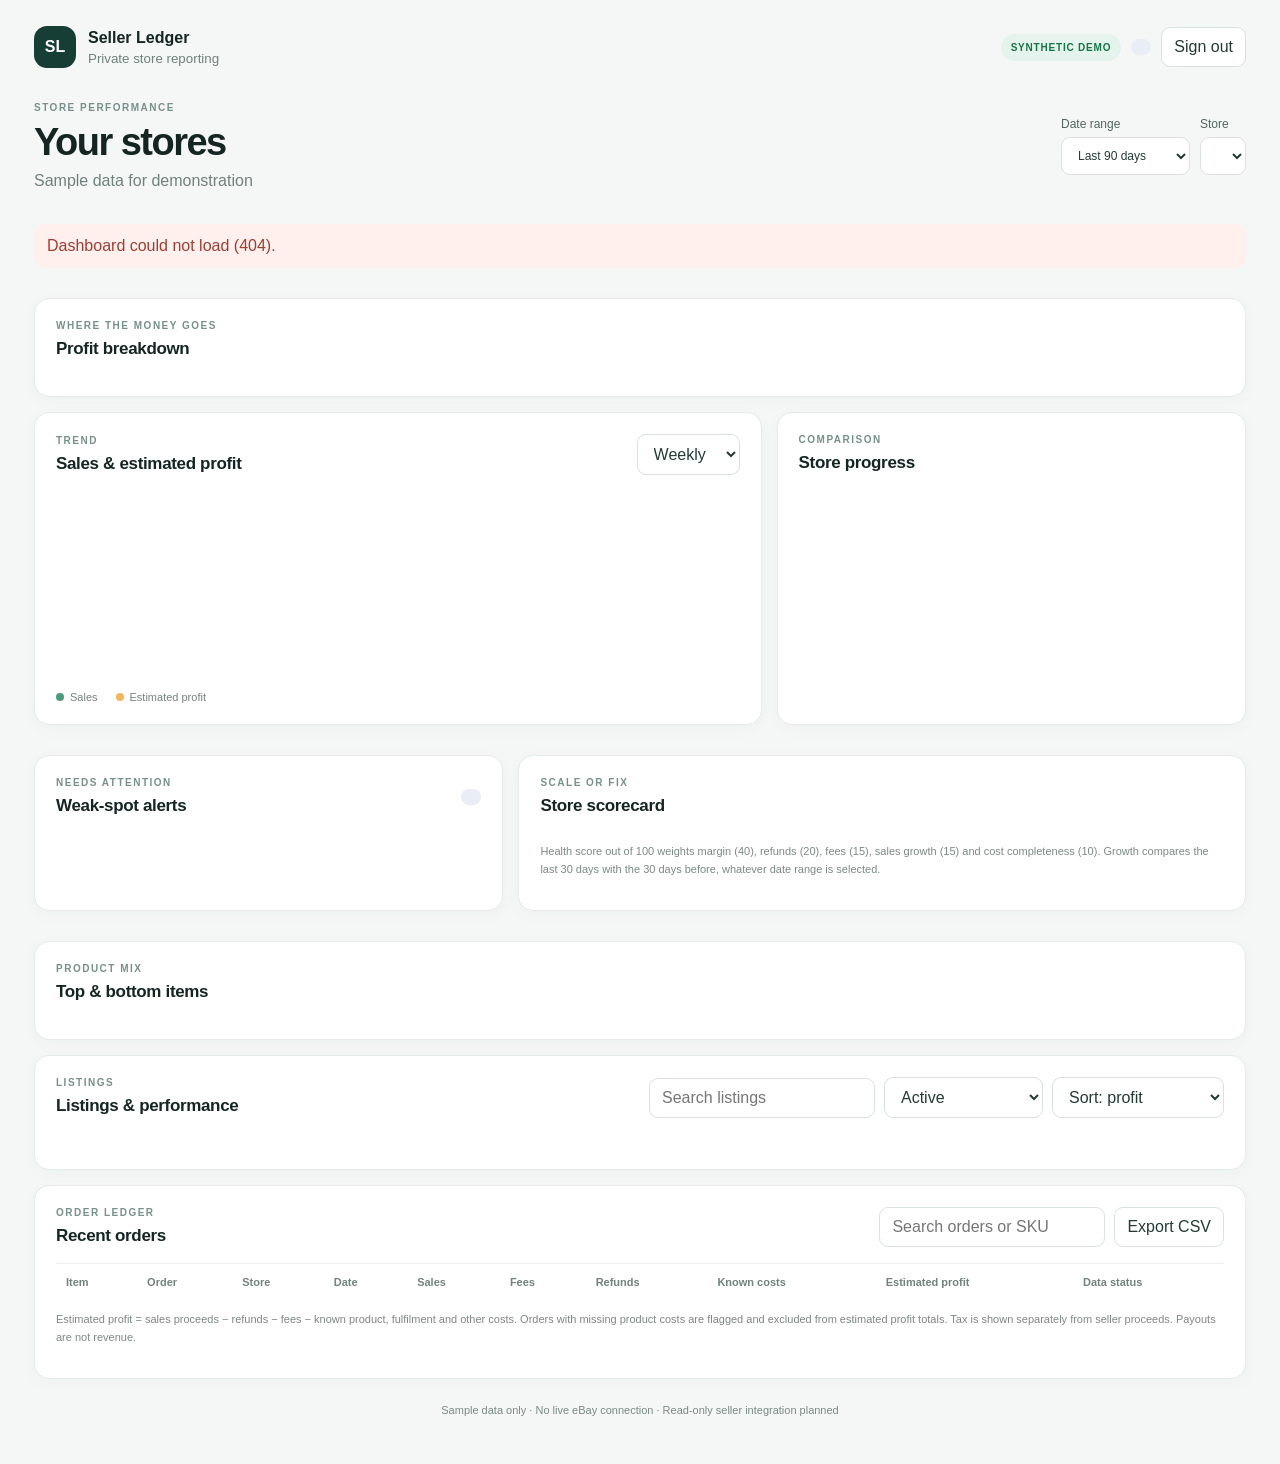
==== commit a19b9291: "upd code" ====
--- a/templates/index.html
+++ b/templates/index.html
@@ -1 +1 @@
-<!doctype html><html lang="en"><head><meta charset="utf-8"><meta name="viewport" content="width=device-width,initial-scale=1"><title>Seller Ledger</title><link rel="stylesheet" href="/static/demo.css"></head><body><main class="shell"><header class="topbar"><a class="brand" href="/"><span class="brand-mark">SL</span><span><b>Seller Ledger</b><small id="user-line">Private store reporting</small></span></a><div class="top-actions"><span class="demo-badge">SYNTHETIC DEMO</span><span id="role-badge" class="role-badge"></span><form method="post" action="/logout"><input type="hidden" id="logout-csrf" name="csrf_token"><button class="button">Sign out</button></form></div></header><section class="intro"><div><p class="eyebrow">STORE PERFORMANCE</p><h1 id="page-title">Your stores</h1><p id="page-subtitle">Sample data for demonstration</p></div><div class="filters"><label>Date range<select id="range"><option value="today">Today</option><option value="yesterday">Yesterday</option><option value="7">Last 7 days</option><option value="30">Last 30 days</option><option value="90" selected>Last 90 days</option><option value="all">All sample data</option></select></label><label id="store-filter-wrap">Store<select id="store-filter"></select></label></div></section><div id="error" class="alert" hidden></div><section class="stat-grid" id="stats"></section><section class="panel"><div class="panel-title"><div><p class="eyebrow">WHERE THE MONEY GOES</p><h2>Profit breakdown</h2></div></div><div id="breakdown"></div></section><section class="grid-main"><article class="panel"><div class="panel-title"><div><p class="eyebrow">TREND</p><h2>Sales & estimated profit</h2></div><select id="grain"><option value="day">Daily</option><option value="week" selected>Weekly</option><option value="month">Monthly</option></select></div><div id="chart" class="chart"></div><div class="legend"><span><i class="sales-key"></i>Sales</span><span><i class="profit-key"></i>Estimated profit</span></div></article><article class="panel"><div class="panel-title"><div><p class="eyebrow">COMPARISON</p><h2>Store progress</h2></div></div><div id="comparison" class="comparison"></div></article></section><section class="grid-main ins-grid"><article class="panel"><div class="panel-title"><div><p class="eyebrow">NEEDS ATTENTION</p><h2>Weak-spot alerts</h2></div><span id="alert-count" class="role-badge"></span></div><div id="alerts" class="ins-alerts"></div></article><article class="panel"><div class="panel-title"><div><p class="eyebrow">SCALE OR FIX</p><h2>Store scorecard</h2></div></div><div id="scorecard" class="table-wrap"></div><p class="footnote">Health score out of 100 weights margin (40), refunds (20), fees (15), sales growth (15) and cost completeness (10). Growth compares the last 30 days with the 30 days before, whatever date range is selected.</p></article></section><section class="panel"><div class="panel-title"><div><p class="eyebrow">PRODUCT MIX</p><h2>Top &amp; bottom items</h2></div></div><div id="skus"></div></section><section class="panel"><div class="panel-title table-title"><div><p class="eyebrow">LISTINGS</p><h2>Listings &amp; performance</h2></div><div class="table-tools"><input id="listing-search" type="search" placeholder="Search listings"><select id="listing-show" aria-label="Show"><option value="active">Active</option><option value="attention">Needs attention</option><option value="ended">Ended</option><option value="all">All</option></select><select id="listing-sort" aria-label="Sort by"><option value="profit">Sort: profit</option><option value="sales">Sort: sales</option><option value="views">Sort: views</option><option value="impressions">Sort: impressions</option><option value="conv">Sort: conversion</option><option value="margin">Sort: margin</option><option value="watchers">Sort: watchers</option><option value="stock">Sort: lowest stock</option></select></div></div><div id="listing-summary" class="lst-summary"></div><div id="listings"></div></section><section class="panel"><div class="panel-title table-title"><div><p class="eyebrow">ORDER LEDGER</p><h2>Recent orders</h2></div><div class="table-tools"><input id="search" type="search" placeholder="Search orders or SKU"><a id="export" class="button" href="/api/export/profit.csv">Export CSV</a></div></div><div class="table-wrap"><table><thead><tr><th>Item</th><th>Order</th><th>Store</th><th>Date</th><th>Sales</th><th>Fees</th><th>Refunds</th><th>Known costs</th><th>Estimated profit</th><th>My share</th><th>Data status</th></tr></thead><tbody id="orders"></tbody></table></div><p class="footnote">Estimated profit = sales proceeds − refunds − fees − known product, fulfilment and other costs. Orders with missing product costs are flagged and excluded from estimated profit totals. Tax is shown separately from seller proceeds. Payouts are not revenue.</p></section><section id="ebay-tools" class="panel" hidden><div class="panel-title"><div><p class="eyebrow">LIVE DATA</p><h2>eBay connections</h2><p id="ebay-config" class="muted"></p></div><a id="ebay-connect" class="primary" href="/oauth/connect" role="button">Connect eBay store</a></div><div id="ebay-stores" class="comparison"></div><details><summary>eBay sent me to a page that didn’t load</summary><p class="muted">If your eBay app’s “auth accepted URL” can’t reach this computer, the browser shows an error page after you approve access. Copy the full address from the address bar (it contains <code>code=</code>) and paste it here within 5 minutes.</p><form id="ebay-paste" class="inline-form"><label style="flex:1">Redirected address<input name="url" required placeholder="https://…?state=…&amp;code=…"></label><button class="primary">Finish connecting</button></form></details><details open><summary>Product costs</summary><p class="muted">Enter what each item costs you per unit (and per-unit shipping if you pay it separately). Profit and your share are only calculated for orders whose items all have a unit cost. <span id="item-costs-summary"></span></p><div id="item-costs"></div></details><details open><summary>Client access</summary><p class="muted">Tick which stores each client can see. Clients see only their ticked stores.</p><div id="client-access"></div></details></section><section id="manager-tools" class="panel" hidden><div class="panel-title"><div><p class="eyebrow">MANAGER TOOLS</p><h2>Store settings & costs</h2><p class="muted">Set dropshipping or low-stock inventory per store. Live stock counts are not connected in this demo.</p></div></div><form id="rename-form" class="inline-form"><label>Store<select name="store_id" required></select></label><label>Display name<input name="name" maxlength="80" required></label><label>Profit share (%)<input name="share" type="number" min="0" max="100" step="0.01" required></label><label>Share effective from<input name="effective_date" type="date" required></label><label>Loss sharing<select name="loss_sharing"><option value="0">Do not share losses</option><option value="1">Share losses at this percentage</option></select></label><label>Stock model<select name="fulfilment_mode"><option value="dropshipping">Dropshipping</option><option value="low_stock">Low-stock inventory</option></select></label><label>Low-stock alert threshold<input name="low_stock_threshold" type="number" min="0" step="1" value="3" required></label><button class="primary">Save store settings</button></form><details><summary>Add an order or fulfilment cost</summary><form id="cost-form" class="inline-form"><label>Store<select name="store_id" required></select></label><label>Order ID<input name="order_id" placeholder="e.g. DEMO-01-1001"></label><label>SKU<input name="sku" placeholder="SKU-1"></label><label>Cost type<select name="kind"><option value="product">Product cost</option><option value="fulfilment">Fulfilment / shipping</option><option value="other">Other attributable cost</option></select></label><label>Amount<input name="amount" type="number" min="0" step="0.01" required></label><label>Currency<input name="currency" value="GBP" maxlength="3" required></label><button class="primary">Add cost</button></form></details></section><footer>Sample data only · No live eBay connection · Read-only seller integration planned</footer></main><script src="/static/insights.js"></script><script src="/static/ebay.js"></script><script src="/static/listings.js"></script><script src="/static/demo.js"></script></body></html>
+<!doctype html><html lang="en"><head><meta charset="utf-8"><meta name="viewport" content="width=device-width,initial-scale=1"><title>Seller Ledger</title><link rel="stylesheet" href="/static/demo.css"></head><body class="hide-share"><!-- TEMP: hide-share hides profit-share figures for a demo; remove the class to show them again --><main class="shell"><header class="topbar"><a class="brand" href="/"><span class="brand-mark">SL</span><span><b>Seller Ledger</b><small id="user-line">Private store reporting</small></span></a><div class="top-actions"><span class="demo-badge">SYNTHETIC DEMO</span><span id="role-badge" class="role-badge"></span><form method="post" action="/logout"><input type="hidden" id="logout-csrf" name="csrf_token"><button class="button">Sign out</button></form></div></header><section class="intro"><div><p class="eyebrow">STORE PERFORMANCE</p><h1 id="page-title">Your stores</h1><p id="page-subtitle">Sample data for demonstration</p></div><div class="filters"><label>Date range<select id="range"><option value="today">Today</option><option value="yesterday">Yesterday</option><option value="7">Last 7 days</option><option value="30">Last 30 days</option><option value="90" selected>Last 90 days</option><option value="all">All sample data</option></select></label><label id="store-filter-wrap">Store<select id="store-filter"></select></label></div></section><div id="error" class="alert" hidden></div><section class="stat-grid" id="stats"></section><section class="panel"><div class="panel-title"><div><p class="eyebrow">WHERE THE MONEY GOES</p><h2>Profit breakdown</h2></div></div><div id="breakdown"></div></section><section class="grid-main"><article class="panel"><div class="panel-title"><div><p class="eyebrow">TREND</p><h2>Sales & estimated profit</h2></div><select id="grain"><option value="day">Daily</option><option value="week" selected>Weekly</option><option value="month">Monthly</option></select></div><div id="chart" class="chart"></div><div class="legend"><span><i class="sales-key"></i>Sales</span><span><i class="profit-key"></i>Estimated profit</span></div></article><article class="panel"><div class="panel-title"><div><p class="eyebrow">COMPARISON</p><h2>Store progress</h2></div></div><div id="comparison" class="comparison"></div></article></section><section class="grid-main ins-grid"><article class="panel"><div class="panel-title"><div><p class="eyebrow">NEEDS ATTENTION</p><h2>Weak-spot alerts</h2></div><span id="alert-count" class="role-badge"></span></div><div id="alerts" class="ins-alerts"></div></article><article class="panel"><div class="panel-title"><div><p class="eyebrow">SCALE OR FIX</p><h2>Store scorecard</h2></div></div><div id="scorecard" class="table-wrap"></div><p class="footnote">Health score out of 100 weights margin (40), refunds (20), fees (15), sales growth (15) and cost completeness (10). Growth compares the last 30 days with the 30 days before, whatever date range is selected.</p></article></section><section class="panel"><div class="panel-title"><div><p class="eyebrow">PRODUCT MIX</p><h2>Top &amp; bottom items</h2></div></div><div id="skus"></div></section><section class="panel"><div class="panel-title table-title"><div><p class="eyebrow">LISTINGS</p><h2>Listings &amp; performance</h2></div><div class="table-tools"><input id="listing-search" type="search" placeholder="Search listings"><select id="listing-show" aria-label="Show"><option value="active">Active</option><option value="attention">Needs attention</option><option value="ended">Ended</option><option value="all">All</option></select><select id="listing-sort" aria-label="Sort by"><option value="profit">Sort: profit</option><option value="sales">Sort: sales</option><option value="views">Sort: views</option><option value="impressions">Sort: impressions</option><option value="conv">Sort: conversion</option><option value="margin">Sort: margin</option><option value="watchers">Sort: watchers</option><option value="stock">Sort: lowest stock</option></select></div></div><div id="listing-summary" class="lst-summary"></div><div id="listings"></div></section><section class="panel"><div class="panel-title table-title"><div><p class="eyebrow">ORDER LEDGER</p><h2>Recent orders</h2></div><div class="table-tools"><input id="search" type="search" placeholder="Search orders or SKU"><a id="export" class="button" href="/api/export/profit.csv">Export CSV</a></div></div><div class="table-wrap"><table><thead><tr><th>Item</th><th>Order</th><th>Store</th><th>Date</th><th>Sales</th><th>Fees</th><th>Refunds</th><th>Known costs</th><th>Estimated profit</th><th class="share-col">My share</th><th>Data status</th></tr></thead><tbody id="orders"></tbody></table></div><p class="footnote">Estimated profit = sales proceeds − refunds − fees − known product, fulfilment and other costs. Orders with missing product costs are flagged and excluded from estimated profit totals. Tax is shown separately from seller proceeds. Payouts are not revenue.</p></section><section id="ebay-tools" class="panel" hidden><div class="panel-title"><div><p class="eyebrow">LIVE DATA</p><h2>eBay connections</h2><p id="ebay-config" class="muted"></p></div><a id="ebay-connect" class="primary" href="/oauth/connect" role="button">Connect eBay store</a></div><div id="ebay-stores" class="comparison"></div><details><summary>eBay sent me to a page that didn’t load</summary><p class="muted">If your eBay app’s “auth accepted URL” can’t reach this computer, the browser shows an error page after you approve access. Copy the full address from the address bar (it contains <code>code=</code>) and paste it here within 5 minutes.</p><form id="ebay-paste" class="inline-form"><label style="flex:1">Redirected address<input name="url" required placeholder="https://…?state=…&amp;code=…"></label><button class="primary">Finish connecting</button></form></details><details open><summary>Product costs</summary><p class="muted">Enter what each item costs you per unit (and per-unit shipping if you pay it separately). Profit and your share are only calculated for orders whose items all have a unit cost. <span id="item-costs-summary"></span></p><div id="item-costs"></div></details><details open><summary>Client access</summary><p class="muted">Tick which stores each client can see. Clients see only their ticked stores.</p><div id="client-access"></div></details></section><section id="manager-tools" class="panel" hidden><div class="panel-title"><div><p class="eyebrow">MANAGER TOOLS</p><h2>Store settings & costs</h2><p class="muted">Set dropshipping or low-stock inventory per store. Live stock counts are not connected in this demo.</p></div></div><form id="rename-form" class="inline-form"><label>Store<select name="store_id" required></select></label><label>Display name<input name="name" maxlength="80" required></label><label class="share-col">Profit share (%)<input name="share" type="number" min="0" max="100" step="0.01" required></label><label>Share effective from<input name="effective_date" type="date" required></label><label>Loss sharing<select name="loss_sharing"><option value="0">Do not share losses</option><option value="1">Share losses at this percentage</option></select></label><label>Stock model<select name="fulfilment_mode"><option value="dropshipping">Dropshipping</option><option value="low_stock">Low-stock inventory</option></select></label><label>Low-stock alert threshold<input name="low_stock_threshold" type="number" min="0" step="1" value="3" required></label><button class="primary">Save store settings</button></form><details><summary>Add an order or fulfilment cost</summary><form id="cost-form" class="inline-form"><label>Store<select name="store_id" required></select></label><label>Order ID<input name="order_id" placeholder="e.g. DEMO-01-1001"></label><label>SKU<input name="sku" placeholder="SKU-1"></label><label>Cost type<select name="kind"><option value="product">Product cost</option><option value="fulfilment">Fulfilment / shipping</option><option value="other">Other attributable cost</option></select></label><label>Amount<input name="amount" type="number" min="0" step="0.01" required></label><label>Currency<input name="currency" value="GBP" maxlength="3" required></label><button class="primary">Add cost</button></form></details></section><footer>Sample data only · No live eBay connection · Read-only seller integration planned</footer></main><script src="/static/insights.js"></script><script src="/static/ebay.js"></script><script src="/static/listings.js"></script><script src="/static/demo.js"></script></body></html>
--- a/static/demo.css
+++ b/static/demo.css
@@ -10,3 +10,5 @@
 .bd-note{margin:0 0 12px;padding:10px 12px;border-radius:10px;background:#fff6e5;border:1px solid #f0d9a8;font-size:13px}
 .estimated{color:#8a5a00;background:#fff3d6;padding:2px 8px;border-radius:99px;font-size:12px;font-weight:600}
 .bd-est{background:#eef4ff;border-color:#c9d8f5}
+/* TEMP demo: hide profit-share figures */
+.hide-share .share-col{display:none!important}
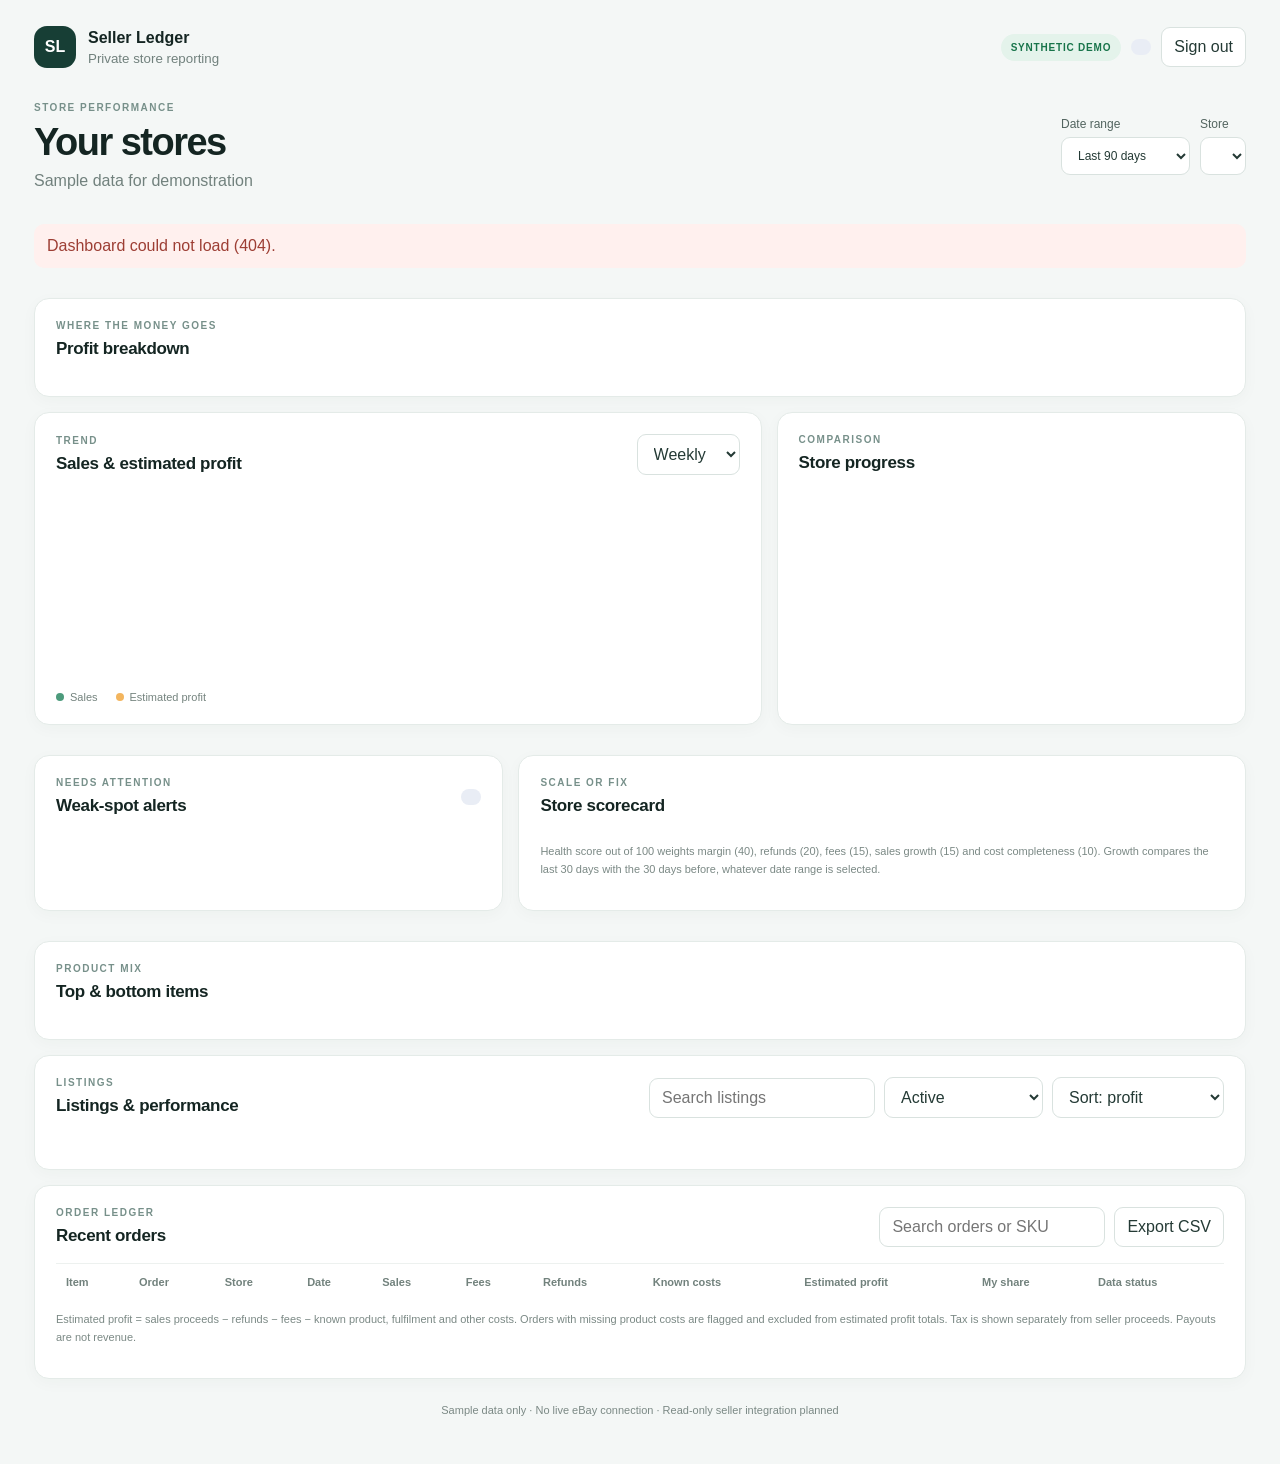
==== commit c14be3a5: "mobile view and deployed" ====
--- a/templates/index.html
+++ b/templates/index.html
@@ -1 +1 @@
-<!doctype html><html lang="en"><head><meta charset="utf-8"><meta name="viewport" content="width=device-width,initial-scale=1"><title>Seller Ledger</title><link rel="stylesheet" href="/static/demo.css"></head><body class="hide-share"><!-- TEMP: hide-share hides profit-share figures for a demo; remove the class to show them again --><main class="shell"><header class="topbar"><a class="brand" href="/"><span class="brand-mark">SL</span><span><b>Seller Ledger</b><small id="user-line">Private store reporting</small></span></a><div class="top-actions"><span class="demo-badge">SYNTHETIC DEMO</span><span id="role-badge" class="role-badge"></span><form method="post" action="/logout"><input type="hidden" id="logout-csrf" name="csrf_token"><button class="button">Sign out</button></form></div></header><section class="intro"><div><p class="eyebrow">STORE PERFORMANCE</p><h1 id="page-title">Your stores</h1><p id="page-subtitle">Sample data for demonstration</p></div><div class="filters"><label>Date range<select id="range"><option value="today">Today</option><option value="yesterday">Yesterday</option><option value="7">Last 7 days</option><option value="30">Last 30 days</option><option value="90" selected>Last 90 days</option><option value="all">All sample data</option></select></label><label id="store-filter-wrap">Store<select id="store-filter"></select></label></div></section><div id="error" class="alert" hidden></div><section class="stat-grid" id="stats"></section><section class="panel"><div class="panel-title"><div><p class="eyebrow">WHERE THE MONEY GOES</p><h2>Profit breakdown</h2></div></div><div id="breakdown"></div></section><section class="grid-main"><article class="panel"><div class="panel-title"><div><p class="eyebrow">TREND</p><h2>Sales & estimated profit</h2></div><select id="grain"><option value="day">Daily</option><option value="week" selected>Weekly</option><option value="month">Monthly</option></select></div><div id="chart" class="chart"></div><div class="legend"><span><i class="sales-key"></i>Sales</span><span><i class="profit-key"></i>Estimated profit</span></div></article><article class="panel"><div class="panel-title"><div><p class="eyebrow">COMPARISON</p><h2>Store progress</h2></div></div><div id="comparison" class="comparison"></div></article></section><section class="grid-main ins-grid"><article class="panel"><div class="panel-title"><div><p class="eyebrow">NEEDS ATTENTION</p><h2>Weak-spot alerts</h2></div><span id="alert-count" class="role-badge"></span></div><div id="alerts" class="ins-alerts"></div></article><article class="panel"><div class="panel-title"><div><p class="eyebrow">SCALE OR FIX</p><h2>Store scorecard</h2></div></div><div id="scorecard" class="table-wrap"></div><p class="footnote">Health score out of 100 weights margin (40), refunds (20), fees (15), sales growth (15) and cost completeness (10). Growth compares the last 30 days with the 30 days before, whatever date range is selected.</p></article></section><section class="panel"><div class="panel-title"><div><p class="eyebrow">PRODUCT MIX</p><h2>Top &amp; bottom items</h2></div></div><div id="skus"></div></section><section class="panel"><div class="panel-title table-title"><div><p class="eyebrow">LISTINGS</p><h2>Listings &amp; performance</h2></div><div class="table-tools"><input id="listing-search" type="search" placeholder="Search listings"><select id="listing-show" aria-label="Show"><option value="active">Active</option><option value="attention">Needs attention</option><option value="ended">Ended</option><option value="all">All</option></select><select id="listing-sort" aria-label="Sort by"><option value="profit">Sort: profit</option><option value="sales">Sort: sales</option><option value="views">Sort: views</option><option value="impressions">Sort: impressions</option><option value="conv">Sort: conversion</option><option value="margin">Sort: margin</option><option value="watchers">Sort: watchers</option><option value="stock">Sort: lowest stock</option></select></div></div><div id="listing-summary" class="lst-summary"></div><div id="listings"></div></section><section class="panel"><div class="panel-title table-title"><div><p class="eyebrow">ORDER LEDGER</p><h2>Recent orders</h2></div><div class="table-tools"><input id="search" type="search" placeholder="Search orders or SKU"><a id="export" class="button" href="/api/export/profit.csv">Export CSV</a></div></div><div class="table-wrap"><table><thead><tr><th>Item</th><th>Order</th><th>Store</th><th>Date</th><th>Sales</th><th>Fees</th><th>Refunds</th><th>Known costs</th><th>Estimated profit</th><th class="share-col">My share</th><th>Data status</th></tr></thead><tbody id="orders"></tbody></table></div><p class="footnote">Estimated profit = sales proceeds − refunds − fees − known product, fulfilment and other costs. Orders with missing product costs are flagged and excluded from estimated profit totals. Tax is shown separately from seller proceeds. Payouts are not revenue.</p></section><section id="ebay-tools" class="panel" hidden><div class="panel-title"><div><p class="eyebrow">LIVE DATA</p><h2>eBay connections</h2><p id="ebay-config" class="muted"></p></div><a id="ebay-connect" class="primary" href="/oauth/connect" role="button">Connect eBay store</a></div><div id="ebay-stores" class="comparison"></div><details><summary>eBay sent me to a page that didn’t load</summary><p class="muted">If your eBay app’s “auth accepted URL” can’t reach this computer, the browser shows an error page after you approve access. Copy the full address from the address bar (it contains <code>code=</code>) and paste it here within 5 minutes.</p><form id="ebay-paste" class="inline-form"><label style="flex:1">Redirected address<input name="url" required placeholder="https://…?state=…&amp;code=…"></label><button class="primary">Finish connecting</button></form></details><details open><summary>Product costs</summary><p class="muted">Enter what each item costs you per unit (and per-unit shipping if you pay it separately). Profit and your share are only calculated for orders whose items all have a unit cost. <span id="item-costs-summary"></span></p><div id="item-costs"></div></details><details open><summary>Client access</summary><p class="muted">Tick which stores each client can see. Clients see only their ticked stores.</p><div id="client-access"></div></details></section><section id="manager-tools" class="panel" hidden><div class="panel-title"><div><p class="eyebrow">MANAGER TOOLS</p><h2>Store settings & costs</h2><p class="muted">Set dropshipping or low-stock inventory per store. Live stock counts are not connected in this demo.</p></div></div><form id="rename-form" class="inline-form"><label>Store<select name="store_id" required></select></label><label>Display name<input name="name" maxlength="80" required></label><label class="share-col">Profit share (%)<input name="share" type="number" min="0" max="100" step="0.01" required></label><label>Share effective from<input name="effective_date" type="date" required></label><label>Loss sharing<select name="loss_sharing"><option value="0">Do not share losses</option><option value="1">Share losses at this percentage</option></select></label><label>Stock model<select name="fulfilment_mode"><option value="dropshipping">Dropshipping</option><option value="low_stock">Low-stock inventory</option></select></label><label>Low-stock alert threshold<input name="low_stock_threshold" type="number" min="0" step="1" value="3" required></label><button class="primary">Save store settings</button></form><details><summary>Add an order or fulfilment cost</summary><form id="cost-form" class="inline-form"><label>Store<select name="store_id" required></select></label><label>Order ID<input name="order_id" placeholder="e.g. DEMO-01-1001"></label><label>SKU<input name="sku" placeholder="SKU-1"></label><label>Cost type<select name="kind"><option value="product">Product cost</option><option value="fulfilment">Fulfilment / shipping</option><option value="other">Other attributable cost</option></select></label><label>Amount<input name="amount" type="number" min="0" step="0.01" required></label><label>Currency<input name="currency" value="GBP" maxlength="3" required></label><button class="primary">Add cost</button></form></details></section><footer>Sample data only · No live eBay connection · Read-only seller integration planned</footer></main><script src="/static/insights.js"></script><script src="/static/ebay.js"></script><script src="/static/listings.js"></script><script src="/static/demo.js"></script></body></html>
+<!doctype html><html lang="en"><head><meta charset="utf-8"><meta name="viewport" content="width=device-width,initial-scale=1"><title>Seller Ledger</title><link rel="stylesheet" href="/static/demo.css"></head><body><main class="shell"><header class="topbar"><a class="brand" href="/"><span class="brand-mark">SL</span><span><b>Seller Ledger</b><small id="user-line">Private store reporting</small></span></a><div class="top-actions"><span class="demo-badge">SYNTHETIC DEMO</span><span id="role-badge" class="role-badge"></span><form method="post" action="/logout"><input type="hidden" id="logout-csrf" name="csrf_token"><button class="button">Sign out</button></form></div></header><section class="intro"><div><p class="eyebrow">STORE PERFORMANCE</p><h1 id="page-title">Your stores</h1><p id="page-subtitle">Sample data for demonstration</p></div><div class="filters"><label>Date range<select id="range"><option value="today">Today</option><option value="yesterday">Yesterday</option><option value="7">Last 7 days</option><option value="30">Last 30 days</option><option value="90" selected>Last 90 days</option><option value="all">All sample data</option></select></label><label id="store-filter-wrap">Store<select id="store-filter"></select></label></div></section><div id="error" class="alert" hidden></div><section class="stat-grid" id="stats"></section><section class="panel"><div class="panel-title"><div><p class="eyebrow">WHERE THE MONEY GOES</p><h2>Profit breakdown</h2></div></div><div id="breakdown"></div></section><section class="grid-main"><article class="panel"><div class="panel-title"><div><p class="eyebrow">TREND</p><h2>Sales & estimated profit</h2></div><select id="grain"><option value="day">Daily</option><option value="week" selected>Weekly</option><option value="month">Monthly</option></select></div><div id="chart" class="chart"></div><div class="legend"><span><i class="sales-key"></i>Sales</span><span><i class="profit-key"></i>Estimated profit</span></div></article><article class="panel"><div class="panel-title"><div><p class="eyebrow">COMPARISON</p><h2>Store progress</h2></div></div><div id="comparison" class="comparison"></div></article></section><section class="grid-main ins-grid"><article class="panel"><div class="panel-title"><div><p class="eyebrow">NEEDS ATTENTION</p><h2>Weak-spot alerts</h2></div><span id="alert-count" class="role-badge"></span></div><div id="alerts" class="ins-alerts"></div></article><article class="panel"><div class="panel-title"><div><p class="eyebrow">SCALE OR FIX</p><h2>Store scorecard</h2></div></div><div id="scorecard" class="table-wrap"></div><p class="footnote">Health score out of 100 weights margin (40), refunds (20), fees (15), sales growth (15) and cost completeness (10). Growth compares the last 30 days with the 30 days before, whatever date range is selected.</p></article></section><section class="panel"><div class="panel-title"><div><p class="eyebrow">PRODUCT MIX</p><h2>Top &amp; bottom items</h2></div></div><div id="skus"></div></section><section class="panel"><div class="panel-title table-title"><div><p class="eyebrow">LISTINGS</p><h2>Listings &amp; performance</h2></div><div class="table-tools"><input id="listing-search" type="search" placeholder="Search listings"><select id="listing-show" aria-label="Show"><option value="active">Active</option><option value="attention">Needs attention</option><option value="ended">Ended</option><option value="all">All</option></select><select id="listing-sort" aria-label="Sort by"><option value="profit">Sort: profit</option><option value="sales">Sort: sales</option><option value="views">Sort: views</option><option value="impressions">Sort: impressions</option><option value="conv">Sort: conversion</option><option value="margin">Sort: margin</option><option value="watchers">Sort: watchers</option><option value="stock">Sort: lowest stock</option></select></div></div><div id="listing-summary" class="lst-summary"></div><div id="listings"></div></section><section class="panel"><div class="panel-title table-title"><div><p class="eyebrow">ORDER LEDGER</p><h2>Recent orders</h2></div><div class="table-tools"><input id="search" type="search" placeholder="Search orders or SKU"><a id="export" class="button" href="/api/export/profit.csv">Export CSV</a></div></div><div class="table-wrap"><table><thead><tr><th>Item</th><th>Order</th><th>Store</th><th>Date</th><th>Sales</th><th>Fees</th><th>Refunds</th><th>Known costs</th><th>Estimated profit</th><th class="share-col">My share</th><th>Data status</th></tr></thead><tbody id="orders"></tbody></table></div><p class="footnote">Estimated profit = sales proceeds − refunds − fees − known product, fulfilment and other costs. Orders with missing product costs are flagged and excluded from estimated profit totals. Tax is shown separately from seller proceeds. Payouts are not revenue.</p></section><section id="ebay-tools" class="panel" hidden><div class="panel-title"><div><p class="eyebrow">LIVE DATA</p><h2>eBay connections</h2><p id="ebay-config" class="muted"></p></div><a id="ebay-connect" class="primary" href="/oauth/connect" role="button">Connect eBay store</a></div><div id="ebay-stores" class="comparison"></div><details><summary>eBay sent me to a page that didn’t load</summary><p class="muted">If your eBay app’s “auth accepted URL” can’t reach this computer, the browser shows an error page after you approve access. Copy the full address from the address bar (it contains <code>code=</code>) and paste it here within 5 minutes.</p><form id="ebay-paste" class="inline-form"><label style="flex:1">Redirected address<input name="url" required placeholder="https://…?state=…&amp;code=…"></label><button class="primary">Finish connecting</button></form></details><details open><summary>Product costs</summary><p class="muted">Enter what each item costs you per unit (and per-unit shipping if you pay it separately). Profit and your share are only calculated for orders whose items all have a unit cost. <span id="item-costs-summary"></span></p><div id="item-costs"></div></details><details open><summary>Client access</summary><p class="muted">Tick which stores each client can see. Clients see only their ticked stores.</p><div id="client-access"></div></details></section><section id="manager-tools" class="panel" hidden><div class="panel-title"><div><p class="eyebrow">MANAGER TOOLS</p><h2>Store settings & costs</h2><p class="muted">Set dropshipping or low-stock inventory per store. Live stock counts are not connected in this demo.</p></div></div><form id="rename-form" class="inline-form"><label>Store<select name="store_id" required></select></label><label>Display name<input name="name" maxlength="80" required></label><label class="share-col">Profit share (%)<input name="share" type="number" min="0" max="100" step="0.01" required></label><label class="share-col">Share effective from<input name="effective_date" type="date" required></label><label class="share-col">Loss sharing<select name="loss_sharing"><option value="0">Do not share losses</option><option value="1">Share losses at this percentage</option></select></label><label>Stock model<select name="fulfilment_mode"><option value="dropshipping">Dropshipping</option><option value="low_stock">Low-stock inventory</option></select></label><label>Low-stock alert threshold<input name="low_stock_threshold" type="number" min="0" step="1" value="3" required></label><button class="primary">Save store settings</button></form><details><summary>Add an order or fulfilment cost</summary><form id="cost-form" class="inline-form"><label>Store<select name="store_id" required></select></label><label>Order ID<input name="order_id" placeholder="e.g. DEMO-01-1001"></label><label>SKU<input name="sku" placeholder="SKU-1"></label><label>Cost type<select name="kind"><option value="product">Product cost</option><option value="fulfilment">Fulfilment / shipping</option><option value="other">Other attributable cost</option></select></label><label>Amount<input name="amount" type="number" min="0" step="0.01" required></label><label>Currency<input name="currency" value="GBP" maxlength="3" required></label><button class="primary">Add cost</button></form></details></section><footer>Sample data only · No live eBay connection · Read-only seller integration planned</footer></main><script src="/static/insights.js"></script><script src="/static/ebay.js"></script><script src="/static/listings.js"></script><script src="/static/demo.js"></script><script src="/static/mobile.js"></script></body></html>
--- a/static/demo.css
+++ b/static/demo.css
@@ -10,5 +10,53 @@
 .bd-note{margin:0 0 12px;padding:10px 12px;border-radius:10px;background:#fff6e5;border:1px solid #f0d9a8;font-size:13px}
 .estimated{color:#8a5a00;background:#fff3d6;padding:2px 8px;border-radius:99px;font-size:12px;font-weight:600}
 .bd-est{background:#eef4ff;border-color:#c9d8f5}
-/* TEMP demo: hide profit-share figures */
+/* Users with hide_share never see profit-share figures */
 .hide-share .share-col{display:none!important}
+/* Recent orders: scroll inside the panel instead of stretching the page; header stays visible */
+.table-wrap:has(#orders){max-height:560px;overflow:auto}
+.table-wrap:has(#orders) thead th{position:sticky;top:0;z-index:1;background:#fff;box-shadow:0 1px 0 #e3e8e5}
+/* ---------- Mobile ---------- */
+@media(max-width:850px){
+  .topbar{gap:10px}
+  .lst-summary div:last-child:nth-child(odd){grid-column:span 2}
+  .compare-row{grid-template-columns:1fr;gap:10px}
+  .ebay-actions{flex-wrap:wrap}
+  .sheet-form{flex-wrap:wrap}.sheet-form input{flex:1 1 100%}
+  .panel-title{flex-wrap:wrap}
+}
+@media(max-width:640px){
+  /* 16px stops iOS zooming into inputs */
+  input,select,.button,.primary{font-size:16px}
+  .shell{padding:10px}
+  .brand small{max-width:150px;overflow:hidden;text-overflow:ellipsis;white-space:nowrap}
+  .role-badge{display:none}
+  .top-actions .button{padding:8px 10px;font-size:13px}
+  .intro{padding:18px 0 12px}
+  .filters label{min-width:0}
+  .stat-grid{gap:8px}.stat{padding:12px}.stat strong{font-size:19px;margin:8px 0 5px}
+  .panel{padding:14px;border-radius:13px}
+  .table-tools{flex-wrap:wrap}.table-tools>*{flex:1 1 140px}
+  .table-tools .button{justify-content:center}
+  .inline-form label{min-width:0;flex:1 1 100%}.inline-form .primary{width:100%}
+  .lst-summary{gap:8px}.lst-summary b{font-size:17px}
+  .legend{flex-wrap:wrap}
+  .item-costs-actions{flex-wrap:wrap}
+  /* Tables become cards: one card per row, each cell labelled from its column header */
+  table.cardable,table.cardable tbody,table.cardable tr,table.cardable td{display:block;width:100%}
+  table.cardable thead{display:none}
+  table.cardable{white-space:normal;font-size:13px}
+  table.cardable tr{border:1px solid #e4ebe8;border-radius:12px;padding:6px 12px;margin-bottom:10px;background:#fff}
+  table.cardable td{display:flex;justify-content:space-between;align-items:center;gap:12px;padding:7px 0;border-top:1px solid #f0f3f2;text-align:right;min-width:0;max-width:none}
+  table.cardable td:first-child{border-top:0}
+  table.cardable td::before{content:attr(data-label);color:#73837e;font-size:11px;font-weight:600;text-align:left;flex:none;max-width:45%}
+  table.cardable td:not([data-label])::before,table.cardable td[data-label=""]::before{display:none}
+  /* Item / listing title cells span the full card width as its heading */
+  table.cardable td.item-cell,table.cardable td.lst-item{display:flex;justify-content:flex-start;text-align:left;padding-top:4px}
+  table.cardable td.item-cell::before,table.cardable td.lst-item::before{display:none}
+  table.cardable td.item-cell b{font-size:14px}
+  .lst-item{min-width:0}
+  .lst-tags{min-width:0;justify-content:flex-end;flex-wrap:wrap}
+  .item-costs-wrap td input{width:120px}
+  .table-wrap:has(#orders),.lst-wrap,.item-costs-wrap{max-height:70vh}
+  .ins-alerts{max-height:none}
+}
